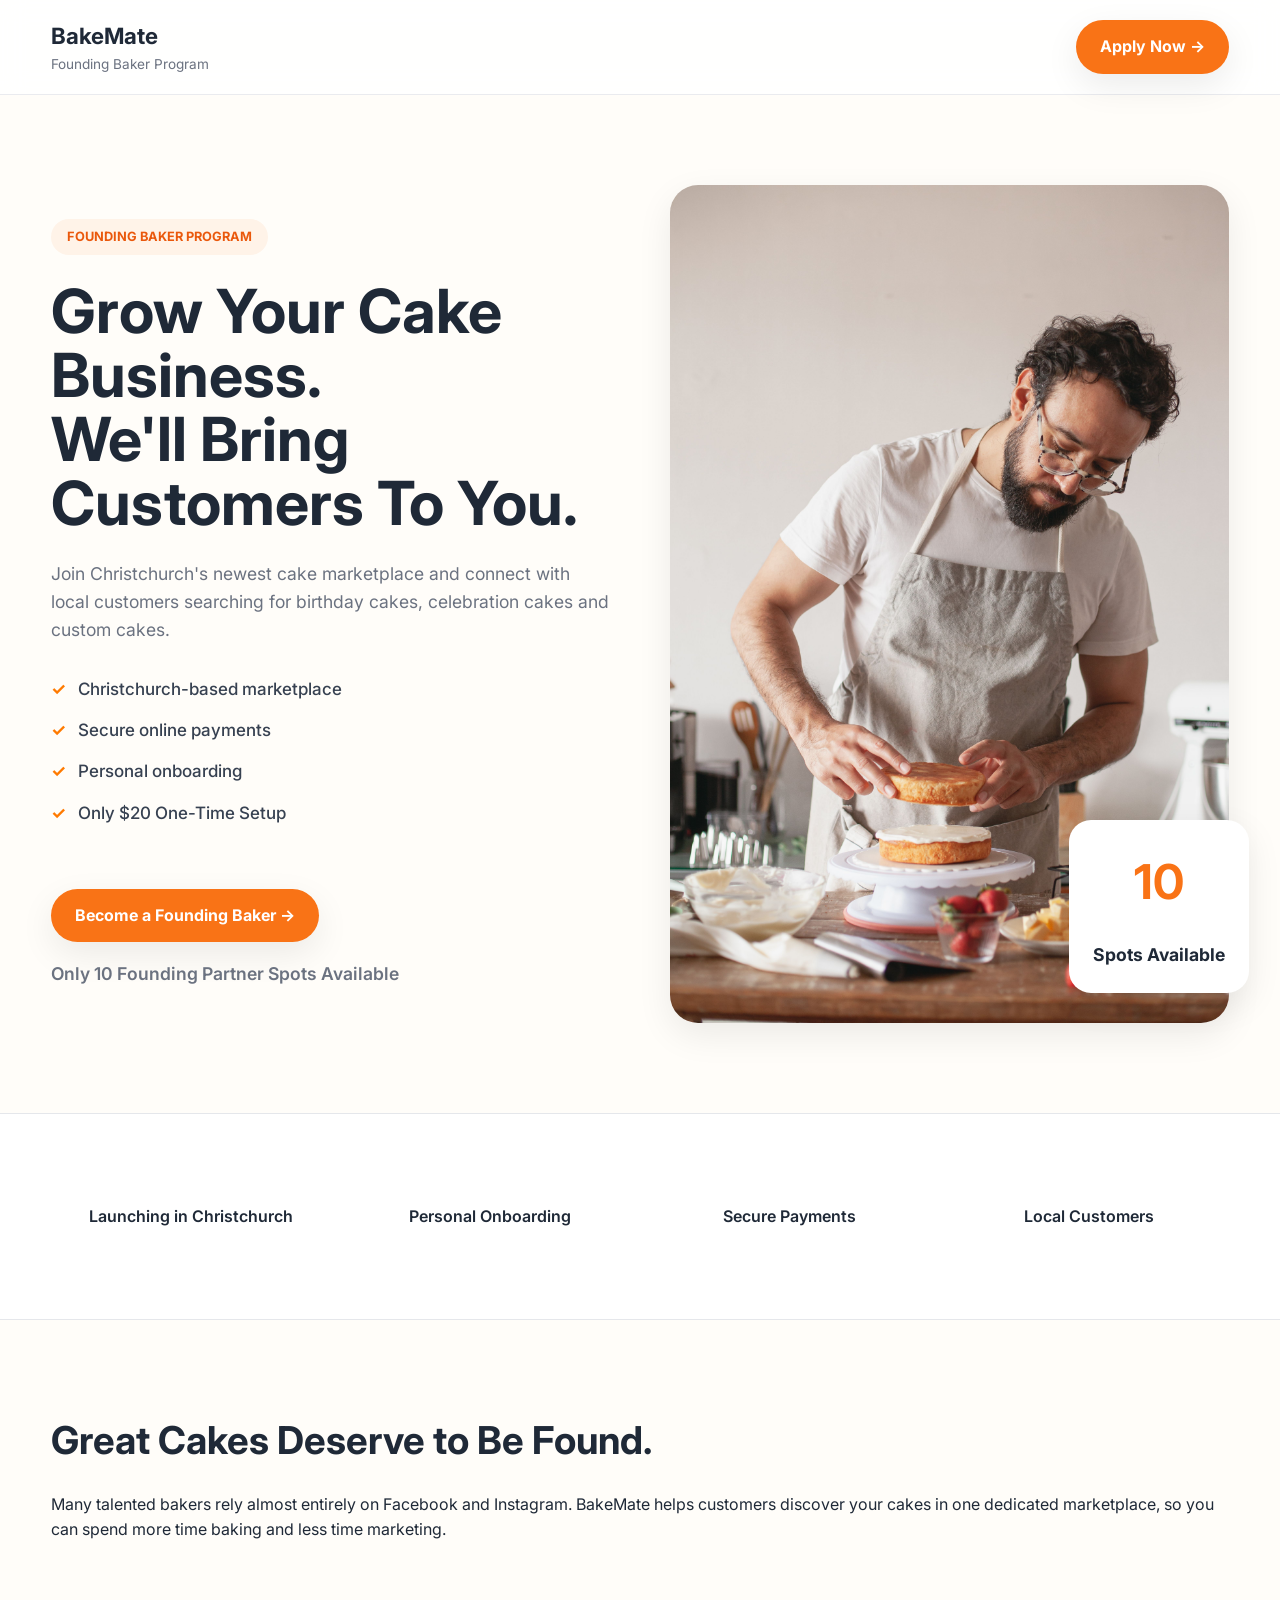
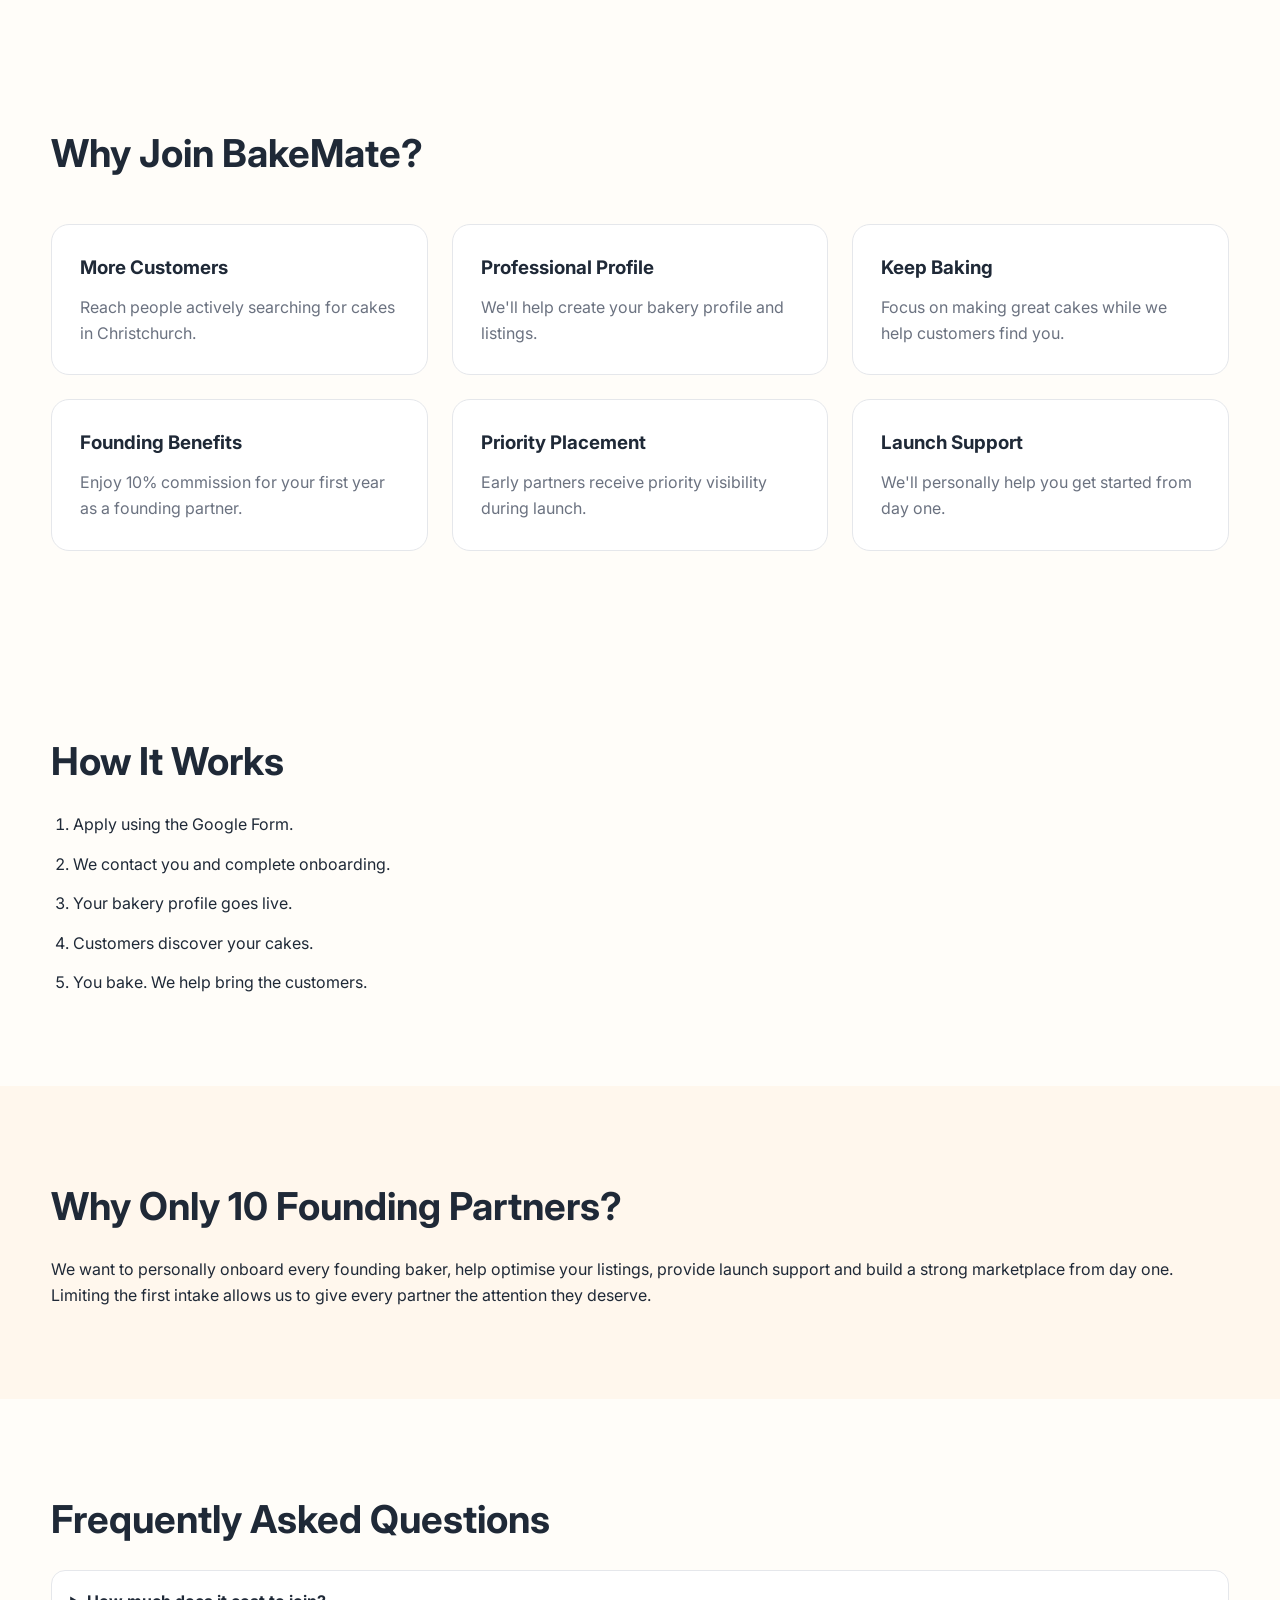
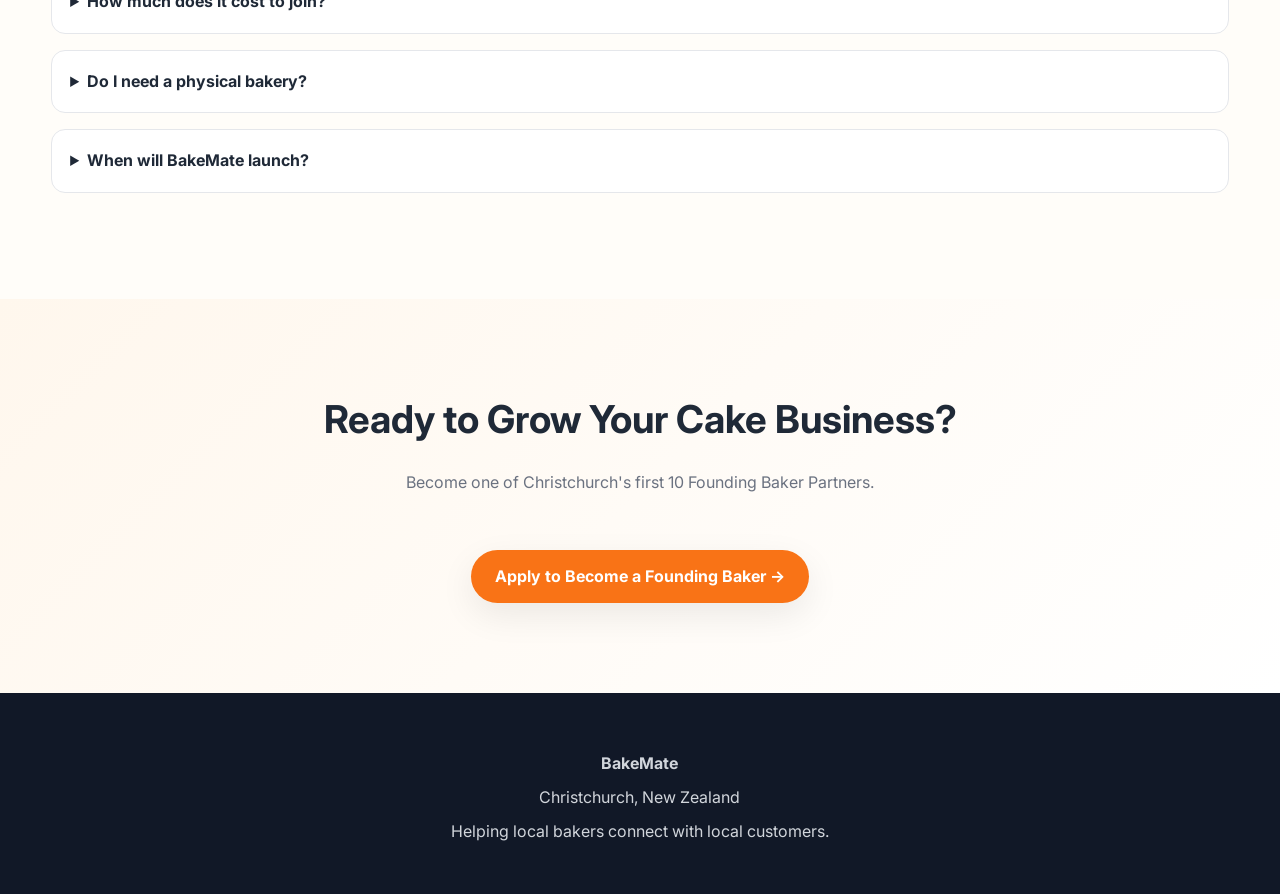
==== index.html @ af811d3c "do logo next" ====
<!DOCTYPE html>
<html lang="en">
<head>
  <meta charset="UTF-8">
  <meta name="viewport" content="width=device-width, initial-scale=1.0">
  <title>Become a Founding Baker Partner | BakeMate</title>
  <meta name="description" content="Join BakeMate as one of Christchurch's first 10 Founding Baker Partners and grow your cake business with BakeMate.">
  <link rel="preconnect" href="https://fonts.googleapis.com">
  <link rel="preconnect" href="https://fonts.gstatic.com" crossorigin>
  <link href="https://fonts.googleapis.com/css2?family=Inter:wght@400;500;600;700;800&display=swap" rel="stylesheet">
  <link rel="stylesheet" href="style.css">
</head>

<body>

<header class="header">
  <div class="container">
    <a href="#" class="logo">
      <strong>BakeMate</strong>
      <span>Founding Baker Program</span>
    </a>

    <a href="https://forms.gle/CLpmcEWiqmy2cNuj7"
       target="_blank"
       rel="noopener noreferrer"
       class="btn">
      Apply Now →
    </a>
  </div>
</header>

<main>

<section class="hero">
  <div class="container hero-content">

    <div class="hero-text">

      <span class="badge">FOUNDING BAKER PROGRAM</span>

      <h1>Grow Your Cake Business.<br>We'll Bring Customers To You.</h1>

      <p>
        Join Christchurch's newest cake marketplace and connect with local
        customers searching for birthday cakes, celebration cakes and custom cakes.
      </p>
      
      <div class="hero-trust">

      <div class="trust-item">
          <span>✓</span>
          <span>Christchurch-based marketplace</span>
      </div>

      <div class="trust-item">
          <span>✓</span>
          <span>Secure online payments</span>
      </div>

      <div class="trust-item">
          <span>✓</span>
          <span>Personal onboarding</span>
      </div>

      <div class="trust-item">
          <span>✓</span>
          <span>Only $20 One-Time Setup</span>
      </div>

  </div> 


      <a href="https://forms.gle/CLpmcEWiqmy2cNuj7"
         target="_blank"
         rel="noopener noreferrer"
         class="btn btn-large">
         Become a Founding Baker →
      </a>
      <p class="hero-spots">
        Only 10 Founding Partner Spots Available
      </p>

    </div>

    <div class="hero-image">
      <img src="assets/images/hero/hero-baker.jpg"
            alt="Professional baker decorating a cake">

      <div class="floating-card">
        <h2>10</h2>
        <p>Spots Available</p>
      </div>
    </div>

  </div>
</section>

<section class="trust">
  <div class="container">
    <div>Launching in Christchurch</div>
    <div>Personal Onboarding</div>
    <div>Secure Payments</div>
    <div>Local Customers</div>
  </div>
</section>

<section class="why">
  <div class="container">

    <h2>Great Cakes Deserve to Be Found.</h2>

    <p>
      Many talented bakers rely almost entirely on Facebook and Instagram.
      BakeMate helps customers discover your cakes in one dedicated marketplace,
      so you can spend more time baking and less time marketing.
    </p>

  </div>
</section>

<section class="benefits">
  <div class="container">

    <h2>Why Join BakeMate?</h2>

    <div class="cards">

      <article class="card">
        <h3>More Customers</h3>
        <p>Reach people actively searching for cakes in Christchurch.</p>
      </article>

      <article class="card">
        <h3>Professional Profile</h3>
        <p>We'll help create your bakery profile and listings.</p>
      </article>

      <article class="card">
        <h3>Keep Baking</h3>
        <p>Focus on making great cakes while we help customers find you.</p>
      </article>

      <article class="card">
        <h3>Founding Benefits</h3>
        <p>Enjoy 10% commission for your first year as a founding partner.</p>
      </article>

      <article class="card">
        <h3>Priority Placement</h3>
        <p>Early partners receive priority visibility during launch.</p>
      </article>

      <article class="card">
        <h3>Launch Support</h3>
        <p>We'll personally help you get started from day one.</p>
      </article>

    </div>

  </div>
</section>

<section class="how">
  <div class="container">

    <h2>How It Works</h2>

    <ol>
      <li>Apply using the Google Form.</li>
      <li>We contact you and complete onboarding.</li>
      <li>Your bakery profile goes live.</li>
      <li>Customers discover your cakes.</li>
      <li>You bake. We help bring the customers.</li>
    </ol>

  </div>
</section>

<section class="founders">
  <div class="container">

    <h2>Why Only 10 Founding Partners?</h2>

    <p>
      We want to personally onboard every founding baker, help optimise your
      listings, provide launch support and build a strong marketplace from day one.
      Limiting the first intake allows us to give every partner the attention they deserve.
    </p>

  </div>
</section>

<section class="faq">
  <div class="container">

    <h2>Frequently Asked Questions</h2>

    <details>
      <summary>How much does it cost to join?</summary>
      <p>Founding partners pay a one-time $20 onboarding fee and receive a 10% commission for their first year.</p>
    </details>

    <details>
      <summary>Do I need a physical bakery?</summary>
      <p>No. Home bakers and bakery shops are welcome, provided they meet local food regulations.</p>
    </details>

    <details>
      <summary>When will BakeMate launch?</summary>
      <p>We're launching in Christchurch with a limited group of founding baker partners.</p>
    </details>

  </div>
</section>

<section class="cta">
  <div class="container">

    <h2>Ready to Grow Your Cake Business?</h2>

    <p>Become one of Christchurch's first 10 Founding Baker Partners.</p>

    <a href="https://forms.gle/CLpmcEWiqmy2cNuj7"
       target="_blank"
       rel="noopener noreferrer"
       class="btn btn-large">
      Apply to Become a Founding Baker →
    </a>

  </div>
</section>

</main>

<footer class="footer">
  <div class="container">
    <p><strong>BakeMate</strong></p>
    <p>Christchurch, New Zealand</p>
    <p>Helping local bakers connect with local customers.</p>
  </div>
</footer>

<script src="script.js"></script>

</body>
</html>
---- style.css ----
:root{
  --primary:#f97316;
  --primary-dark:#ea580c;
  --text:#1f2937;
  --muted:#6b7280;
  --bg:#fffdf9;
  --surface:#ffffff;
  --border:#e5e7eb;
  --shadow:0 12px 35px rgba(0,0,0,.08);
  --radius:18px;
  --max:1200px;
}

*{margin:0;padding:0;box-sizing:border-box}

html{
  scroll-behavior:smooth;
}

body{
  font-family:"Inter",sans-serif;
  color:var(--text);
  background:var(--bg);
  line-height:1.6;
}

img{
  display:block;
  width:100%;
}

a{
  text-decoration:none;
  color:inherit;
}

.container{
  width:min(92%,var(--max));
  margin:auto;
}

/* HEADER */

.header{
  position:sticky;
  top:0;
  z-index:1000;
  backdrop-filter:blur(12px);
  background:rgba(255,255,255,.85);
  border-bottom:1px solid rgba(229,231,235,.8);
}

.header .container{
  display:flex;
  justify-content:space-between;
  align-items:center;
  padding:18px 0;
}

.logo{
  display:flex;
  flex-direction:column;
}

.logo strong{
  font-size:1.4rem;
}

.logo span{
  color:var(--muted);
  font-size:.85rem;
}

.btn{
  background:var(--primary);
  color:#fff;
  padding:14px 24px;
  border-radius:999px;
  font-weight:700;
  transition:.25s;
  box-shadow:var(--shadow);
}

.btn:hover{
  background:var(--primary-dark);
  transform:translateY(-2px);
}

.btn-large{
  display:inline-block;
  margin-top:30px;
}

/* HERO */

.hero{
  padding:90px 0;
}

.hero-content{
  display:grid;
  grid-template-columns:1fr 1fr;
  gap:60px;
  align-items:center;
}

.badge{
  display:inline-block;
  background:#fff3e8;
  color:var(--primary-dark);
  padding:8px 16px;
  border-radius:999px;
  font-size:.8rem;
  font-weight:700;
  margin-bottom:25px;
}

.hero h1{
  font-size:3.8rem;
  line-height:1.05;
  margin-bottom:24px;
}

.hero p{
  color:var(--muted);
  font-size:1.1rem;
  max-width:560px;
}

.hero-points{
  display:flex;
  flex-wrap:wrap;
  gap:14px;
  margin-top:28px;
}

.hero-points span{
  background:white;
  border:1px solid var(--border);
  padding:10px 16px;
  border-radius:999px;
}

.hero-image{
  position:relative;
}

.hero-image img{
  border-radius:28px;
  box-shadow:var(--shadow);
}

.floating-card{
  position:absolute;
  right:-20px;
  bottom:30px;
  background:white;
  border-radius:22px;
  padding:24px;
  text-align:center;
  box-shadow:var(--shadow);
}

.floating-card h2{
  color:var(--primary);
  font-size:3rem;
}

.floating-card p{
  color:var(--text);
  font-weight:700;
}

/* SECTIONS */

section{
  padding:90px 0;
}

h2{
  font-size:2.4rem;
  margin-bottom:20px;
}

.trust{
  background:white;
  border-top:1px solid var(--border);
  border-bottom:1px solid var(--border);
}

.trust .container{
  display:grid;
  grid-template-columns:repeat(4,1fr);
  gap:20px;
  text-align:center;
  font-weight:600;
}

.cards{
  display:grid;
  grid-template-columns:repeat(3,1fr);
  gap:24px;
  margin-top:40px;
}

.card{
  background:white;
  border:1px solid var(--border);
  border-radius:var(--radius);
  padding:28px;
  transition:.25s;
}

.card:hover{
  transform:translateY(-6px);
  box-shadow:var(--shadow);
  border-color:var(--primary);
}

.card h3{
  margin-bottom:12px;
}

.card p{
  color:var(--muted);
}

.how ol{
  margin-left:22px;
  display:grid;
  gap:14px;
}

.founders{
  background:#fff7ed;
}

.faq details{
  background:white;
  border:1px solid var(--border);
  border-radius:14px;
  padding:18px;
  margin-bottom:16px;
}

.faq summary{
  cursor:pointer;
  font-weight:700;
}

.faq p{
  margin-top:12px;
  color:var(--muted);
}

.cta{
  text-align:center;
  background:linear-gradient(135deg,#fff7ed,#ffffff);
}

.cta p{
  color:var(--muted);
  margin-bottom:24px;
}

.footer{
  background:#111827;
  color:white;
  text-align:center;
  padding:50px 20px;
}

.footer p{
  color:#d1d5db;
  margin-top:8px;
}

/* MOBILE */

@media (max-width:900px){

.hero-content,
.cards,
.trust .container{
  grid-template-columns:1fr;
}

.hero{
  padding:60px 0;
}

.hero h1{
  font-size:2.7rem;
}

.hero-image{
  order:-1;
}

.floating-card{
  right:15px;
  bottom:15px;
}

.header .container{
  flex-direction:column;
  gap:16px;
}

}
/* Header after scrolling */
.header.scrolled{
    box-shadow:0 8px 30px rgba(0,0,0,.08);
}

/* Scroll reveal */
.reveal{
    opacity:0;
    transform:translateY(40px);
    transition:opacity .7s ease, transform .7s ease;
}

.reveal.visible{
    opacity:1;
    transform:translateY(0);
}
.hero-trust {
    display: flex;
    flex-direction: column;
    gap: 14px;
    margin: 32px 0;
}

.trust-item {
    display: flex;
    align-items: center;
    gap: 12px;
    font-size: 17px;
    color: #374151;
    font-weight: 500;
}

.trust-item span:first-child {
    color: #ff7a00;
    font-weight: 700;
}

.hero-spots {
    margin-top: 18px;
    color: #ff7a00;
    font-size: 15px;
    font-weight: 600;
}
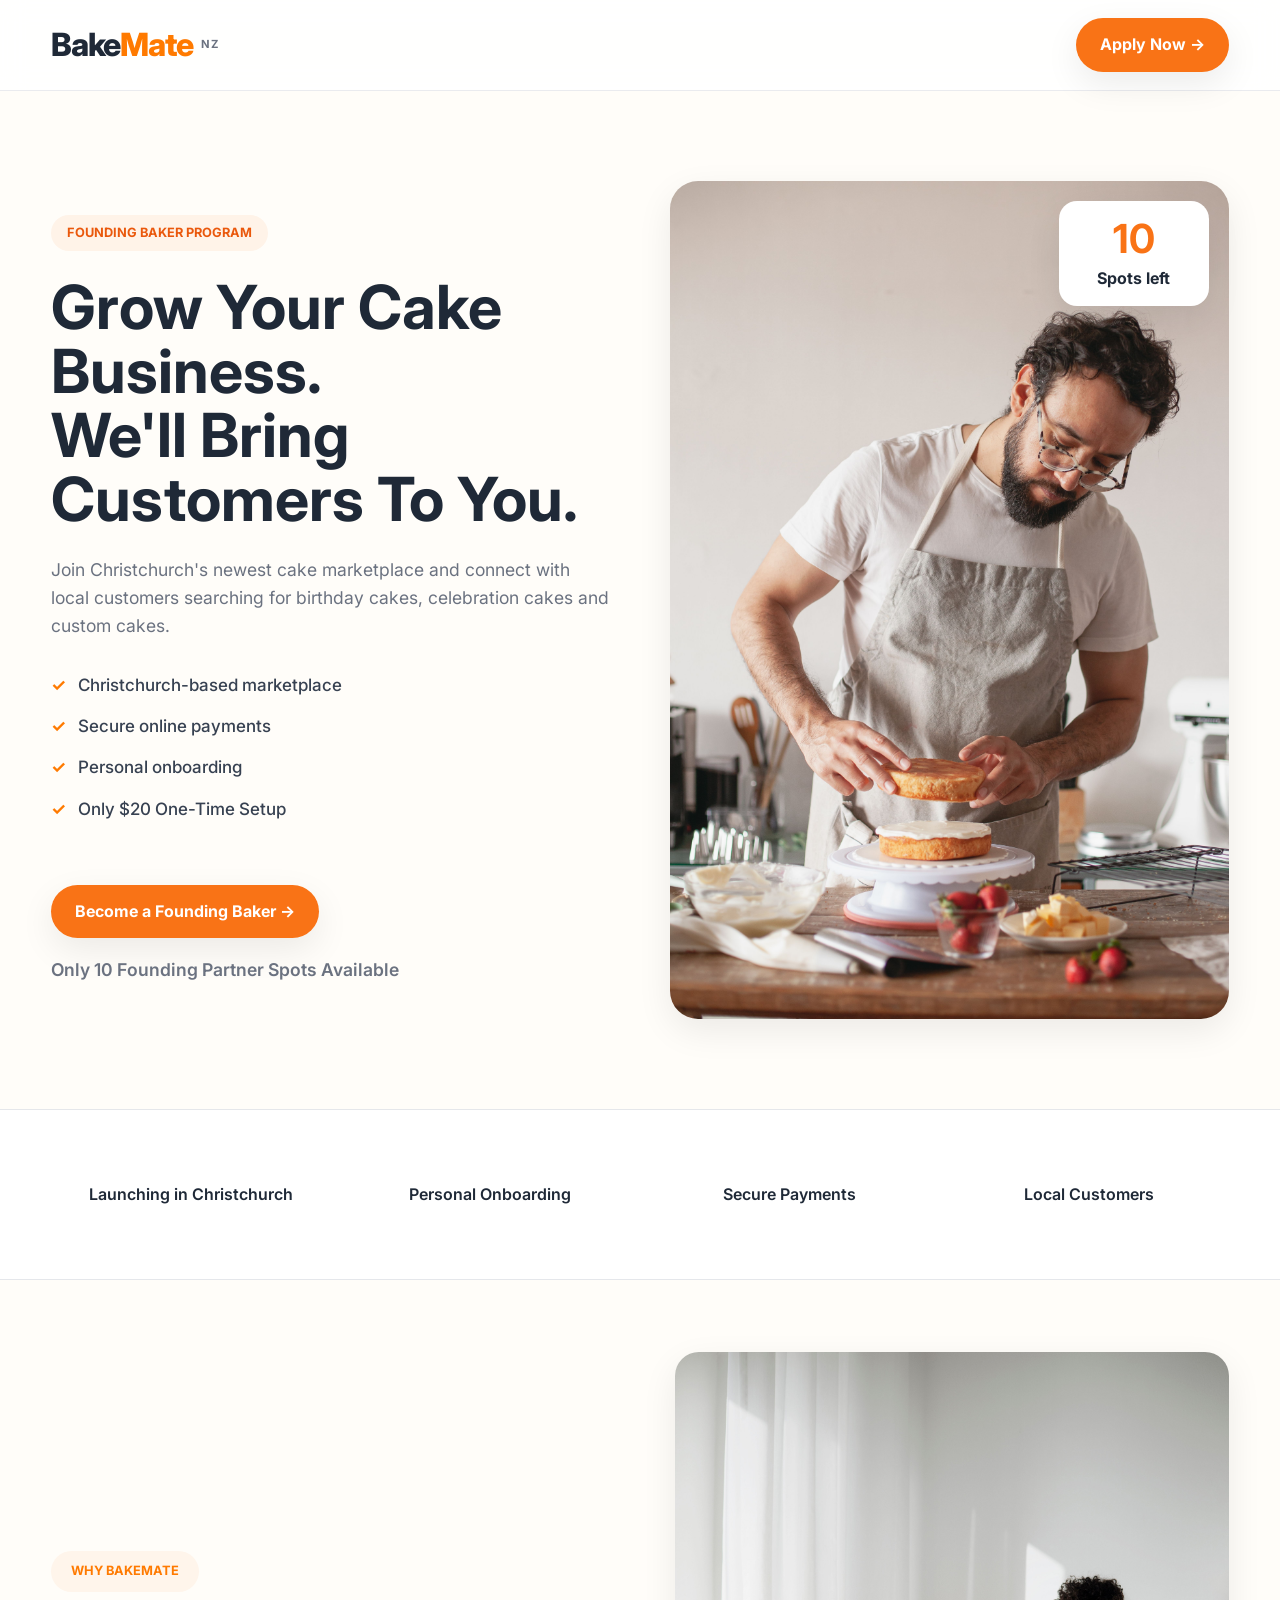
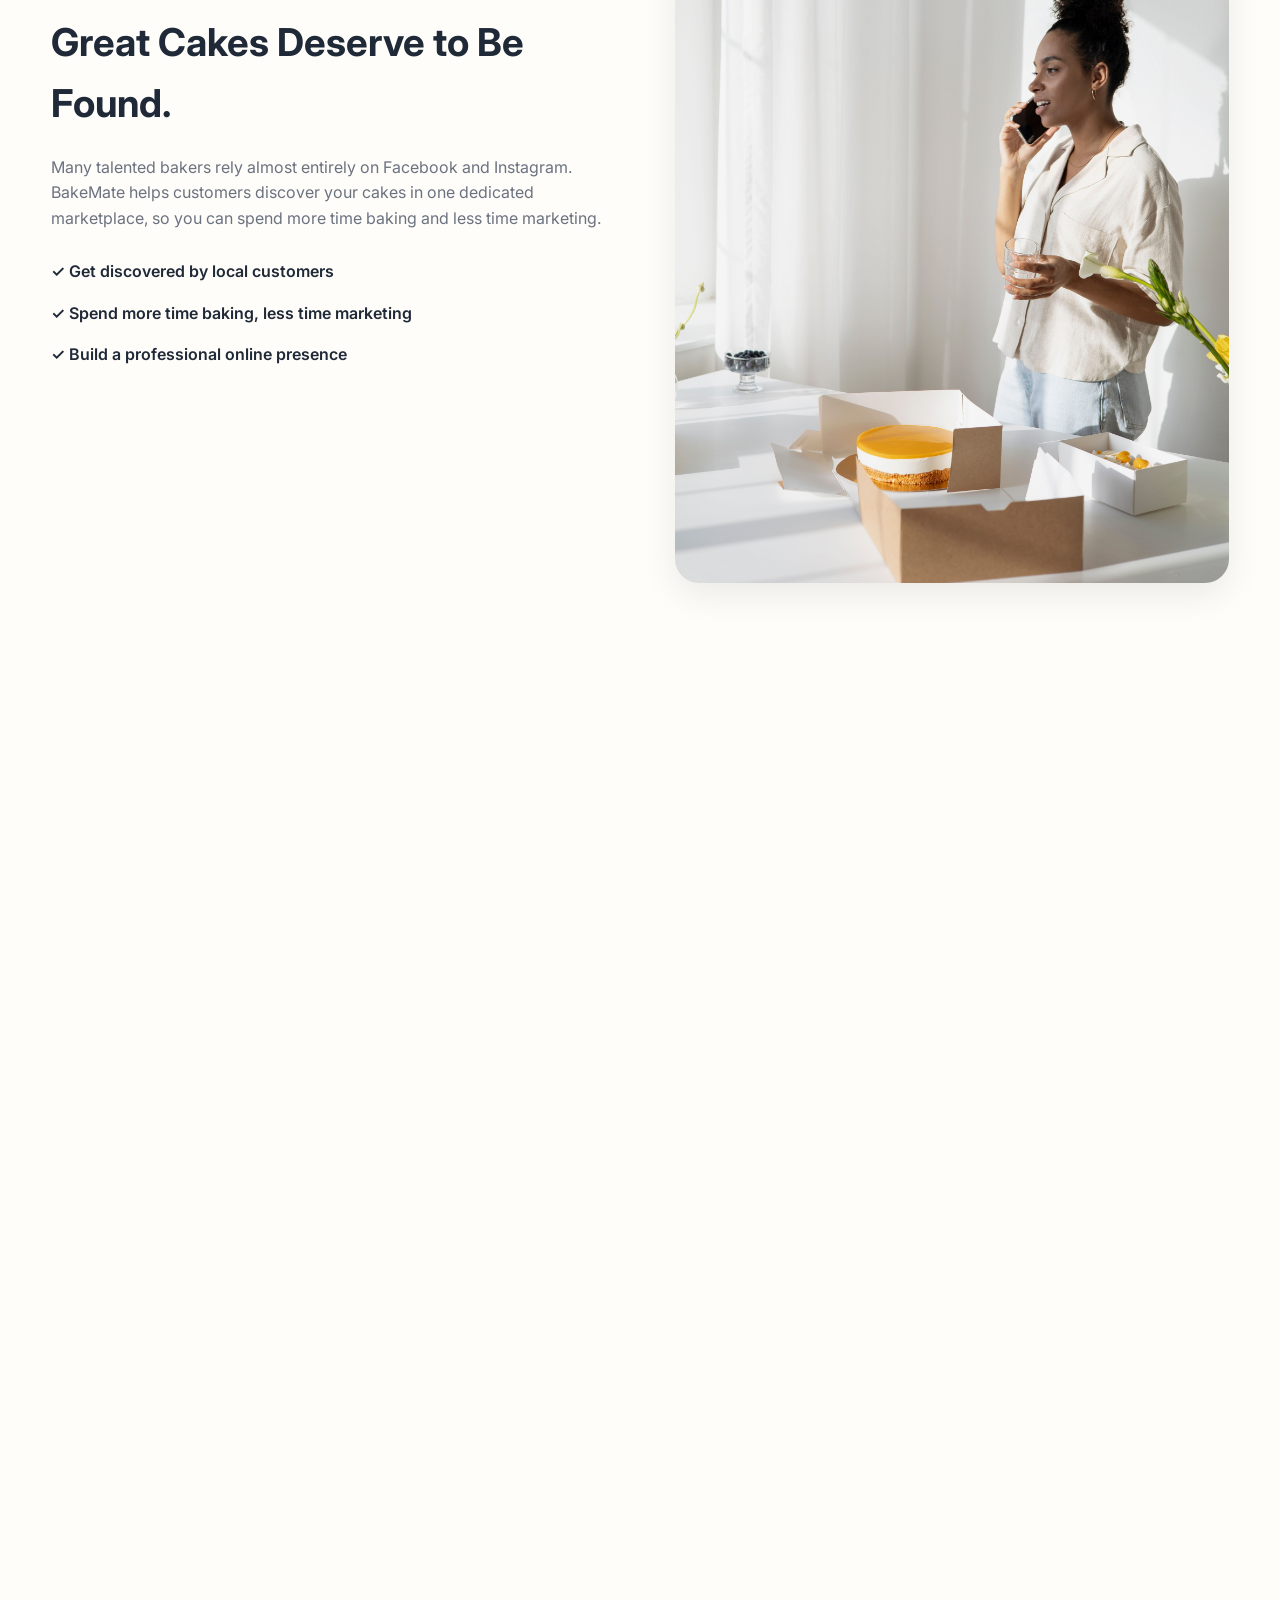
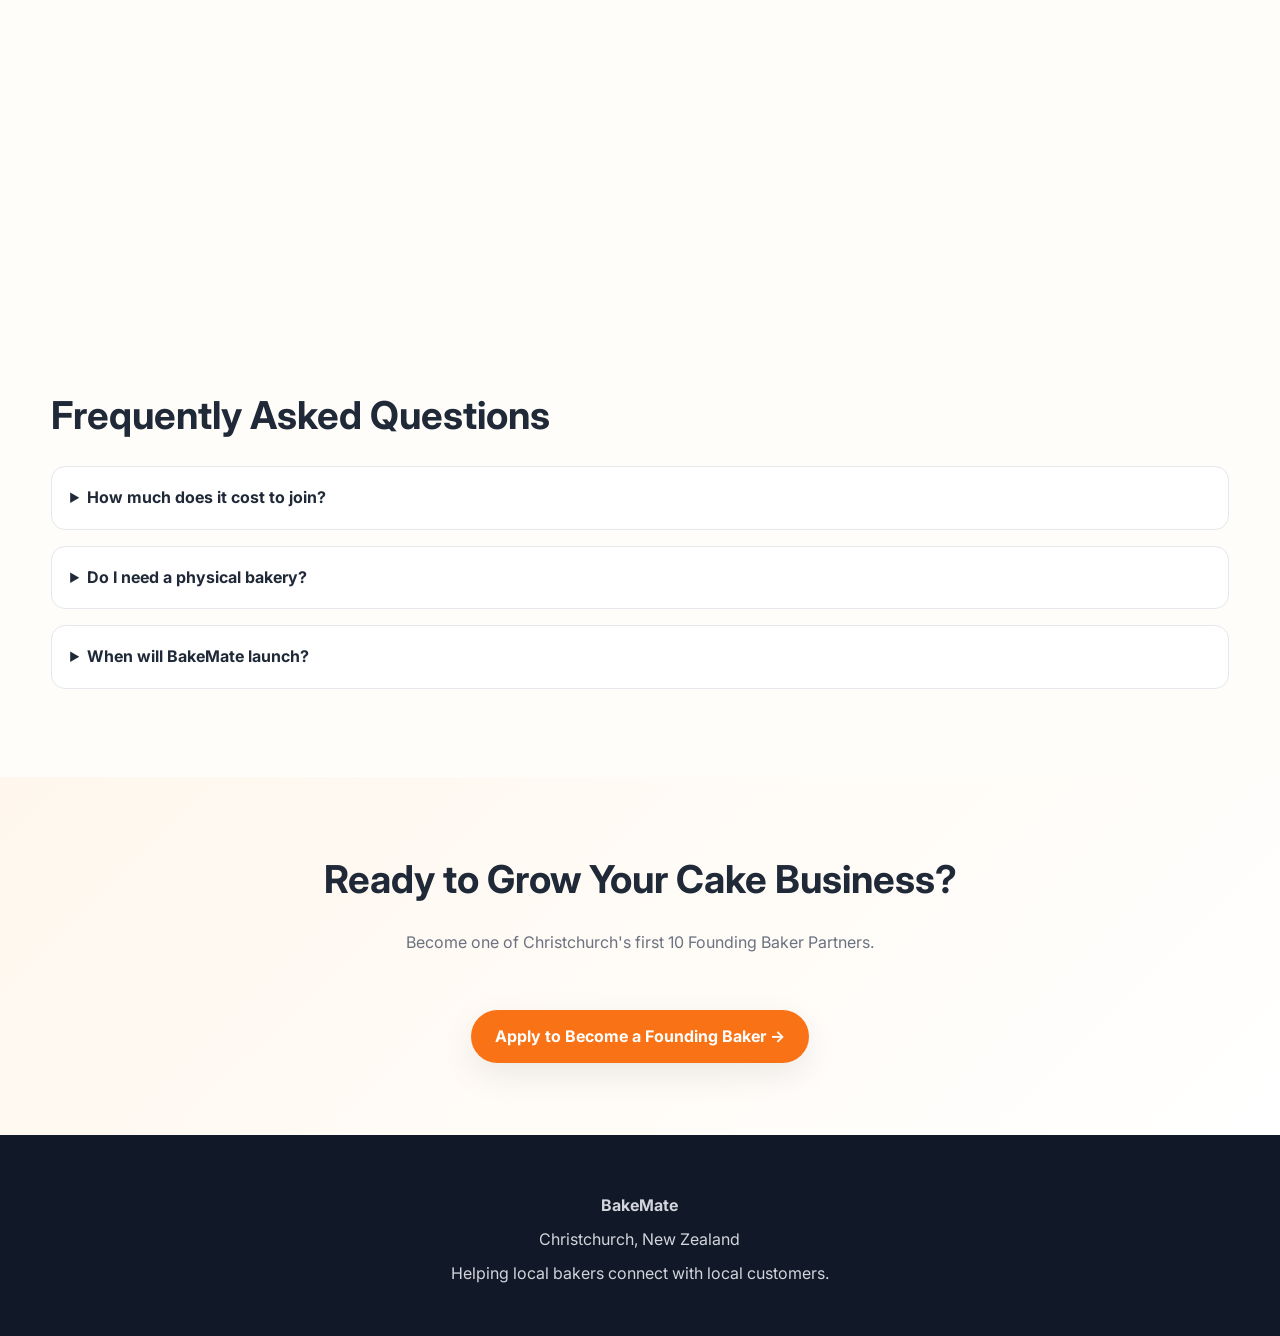
==== commit bc79973e: "done logo, fixed all bugs almost" ====
--- a/index.html
+++ b/index.html
@@ -15,9 +15,9 @@
 
 <header class="header">
   <div class="container">
-    <a href="#" class="logo">
-      <strong>BakeMate</strong>
-      <span>Founding Baker Program</span>
+    <a href="/" class="logo">
+        <span class="logo-bake">Bake</span><span class="logo-mate">Mate</span>
+        <span class="logo-beta">NZ</span>
     </a>
 
     <a href="https://forms.gle/CLpmcEWiqmy2cNuj7"
@@ -88,7 +88,7 @@
 
       <div class="floating-card">
         <h2>10</h2>
-        <p>Spots Available</p>
+        <p>Spots left</p>
       </div>
     </div>
 
@@ -105,17 +105,40 @@
 </section>
 
 <section class="why">
-  <div class="container">
-
-    <h2>Great Cakes Deserve to Be Found.</h2>
-
-    <p>
-      Many talented bakers rely almost entirely on Facebook and Instagram.
-      BakeMate helps customers discover your cakes in one dedicated marketplace,
-      so you can spend more time baking and less time marketing.
-    </p>
-
-  </div>
+
+    <div class="container why-grid">
+
+        <div class="why-text">
+
+            <span class="section-badge">
+                WHY BAKEMATE
+            </span>
+
+            <h2>Great Cakes Deserve to Be Found.</h2>
+
+            <p>
+                Many talented bakers rely almost entirely on Facebook and Instagram.
+                BakeMate helps customers discover your cakes in one dedicated marketplace,
+                so you can spend more time baking and less time marketing.
+            </p>
+
+            <ul class="why-list">
+                <li>✓ Get discovered by local customers</li>
+                <li>✓ Spend more time baking, less time marketing</li>
+                <li>✓ Build a professional online presence</li>
+            </ul>
+
+        </div>
+
+        <div class="why-image">
+
+            <img src="assets/images/why/why-baker.jpg"
+                 alt="Home baker packaging a cake">
+
+        </div>
+
+    </div>
+
 </section>
 
 <section class="benefits">
@@ -197,7 +220,9 @@
 
     <details>
       <summary>How much does it cost to join?</summary>
-      <p>Founding partners pay a one-time $20 onboarding fee and receive a 10% commission for their first year.</p>
+      <p>
+        Founding Partners pay a discounted one-time setup fee of just $20 (normally $100), enjoy a reduced 10% commission rate for their first year, receive priority placement, and get personal onboarding.
+      </p>
     </details>
 
     <details>
--- a/style.css
+++ b/style.css
@@ -59,17 +59,34 @@
 }
 
 .logo{
-  display:flex;
-  flex-direction:column;
-}
-
-.logo strong{
-  font-size:1.4rem;
-}
-
-.logo span{
-  color:var(--muted);
-  font-size:.85rem;
+    text-decoration: none;
+    display: flex;
+    align-items: center;
+    font-family: 'Inter', sans-serif;
+    font-size: 2rem;
+    font-weight: 800;
+    letter-spacing: -0.04em;
+    transition: opacity 0.2s ease;
+}
+
+.logo:hover{
+    opacity: 0.85;
+}
+
+.logo-bake{
+    color: #1F2937;
+}
+
+.logo-mate{
+    color: #FF7A00;
+}
+
+.logo-beta{
+    margin-left: 8px;
+    font-size: 0.7rem;
+    font-weight: 700;
+    color: #6B7280;
+    letter-spacing: 0.08em;
 }
 
 .btn{
@@ -153,29 +170,91 @@
 
 .floating-card{
   position:absolute;
-  right:-20px;
-  bottom:30px;
+  top:20px;
+  right:20px;
+
+  width:150px;
+  padding:18px;
+
   background:white;
-  border-radius:22px;
-  padding:24px;
+  border-radius:18px;
   text-align:center;
   box-shadow:var(--shadow);
 }
 
 .floating-card h2{
   color:var(--primary);
-  font-size:3rem;
+  font-size:2.5rem;
+  line-height:1;
+  margin-bottom:10px;
 }
 
 .floating-card p{
   color:var(--text);
   font-weight:700;
+  font-size:1rem;
+  line-height:1.2;
+  margin:0;
 }
 
 /* SECTIONS */
 
 section{
-  padding:90px 0;
+  padding:72px 0;
+}
+.section-title{
+    margin-bottom:18px;
+}
+
+.section-subtitle{
+    margin-bottom:48px;
+}
+/* WHY SECTION */
+
+.why-grid{
+    display:grid;
+    grid-template-columns:1fr 1fr;
+    gap:70px;
+    align-items:center;
+}
+
+.section-badge{
+    display:inline-block;
+    background:#FFF5EB;
+    color:#FF7A00;
+    padding:10px 20px;
+    border-radius:999px;
+    font-size:.8rem;
+    font-weight:700;
+    margin-bottom:20px;
+}
+
+.why-text h2{
+    margin-bottom:20px;
+}
+
+.why-text p{
+    color:var(--muted);
+    margin-bottom:28px;
+}
+
+.why-list{
+    list-style:none;
+    padding:0;
+}
+
+.why-list li{
+    display:flex;
+    align-items:center;
+    gap:10px;
+    margin-bottom:16px;
+    font-weight:600;
+    color:var(--text);
+}
+
+.why-image img{
+    border-radius:24px;
+    box-shadow:var(--shadow);
 }
 
 h2{
@@ -351,4 +430,4 @@
     color: #ff7a00;
     font-size: 15px;
     font-weight: 600;
-}+}
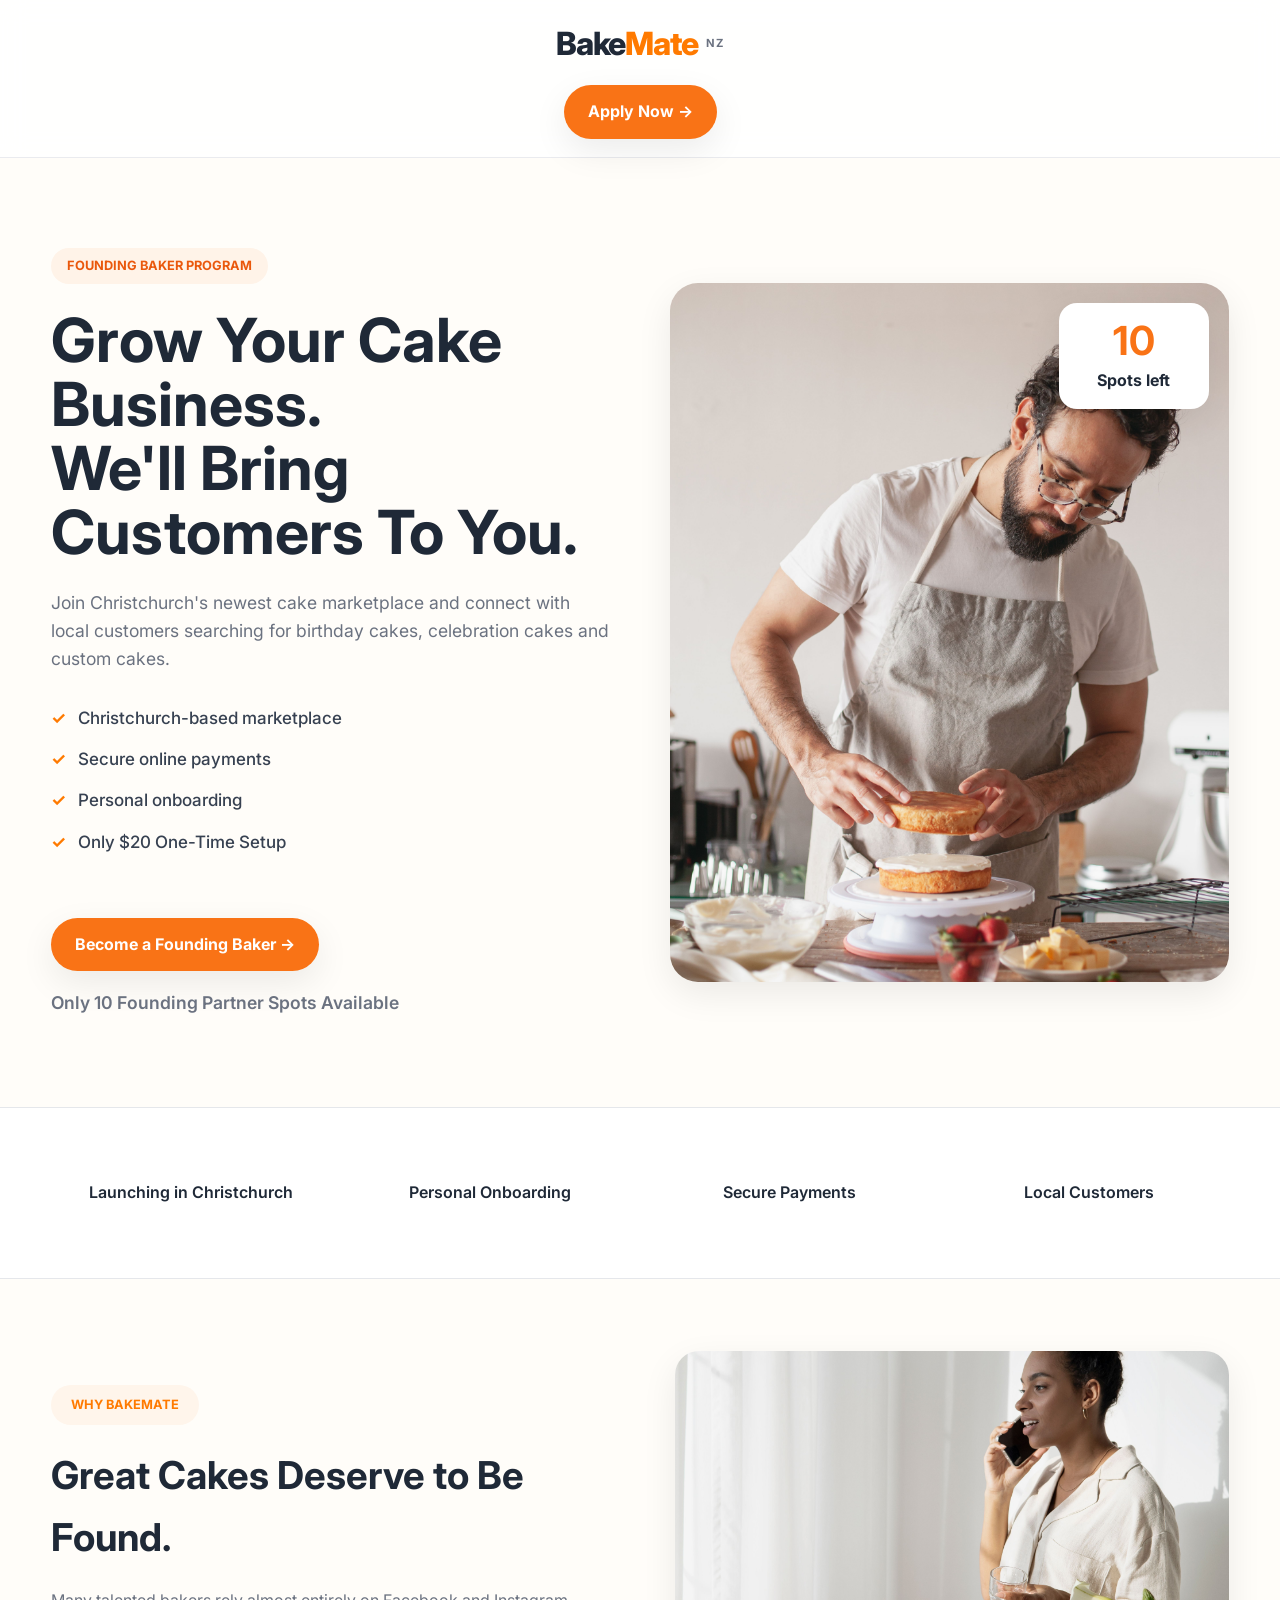
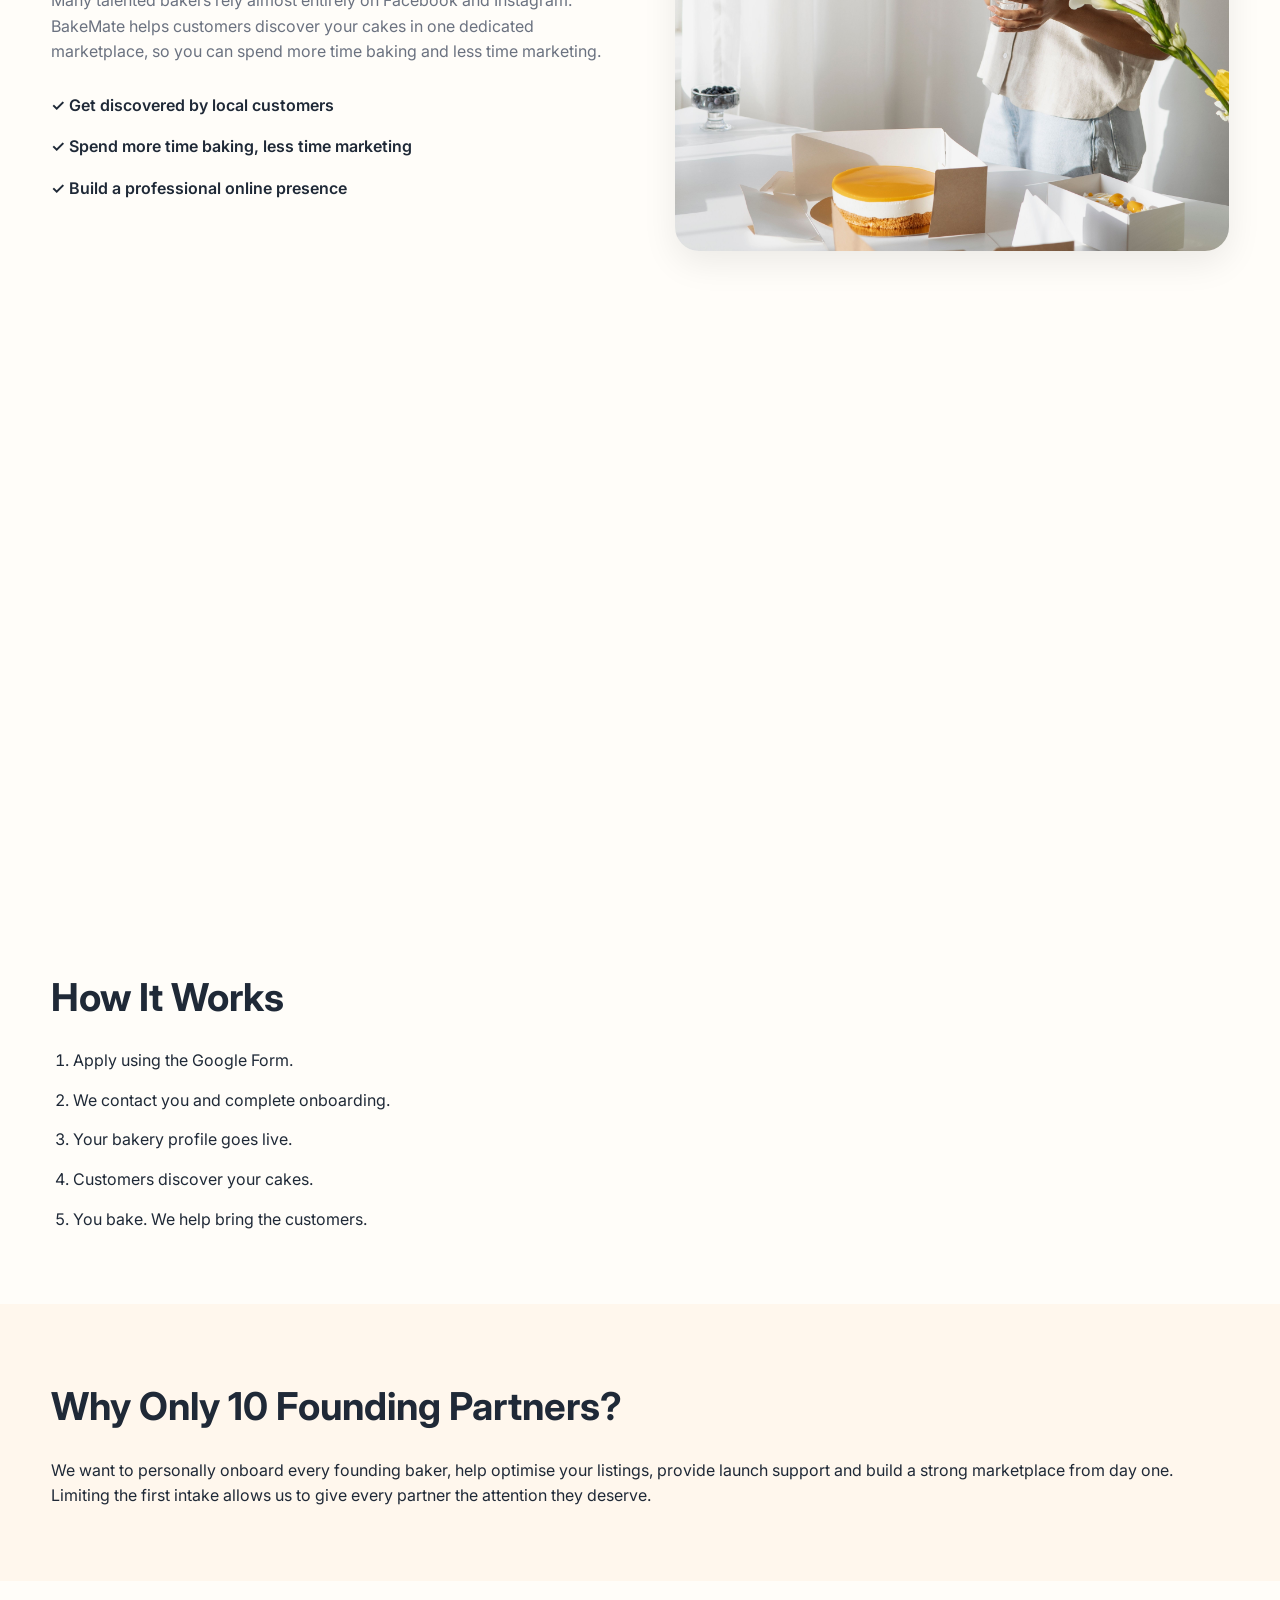
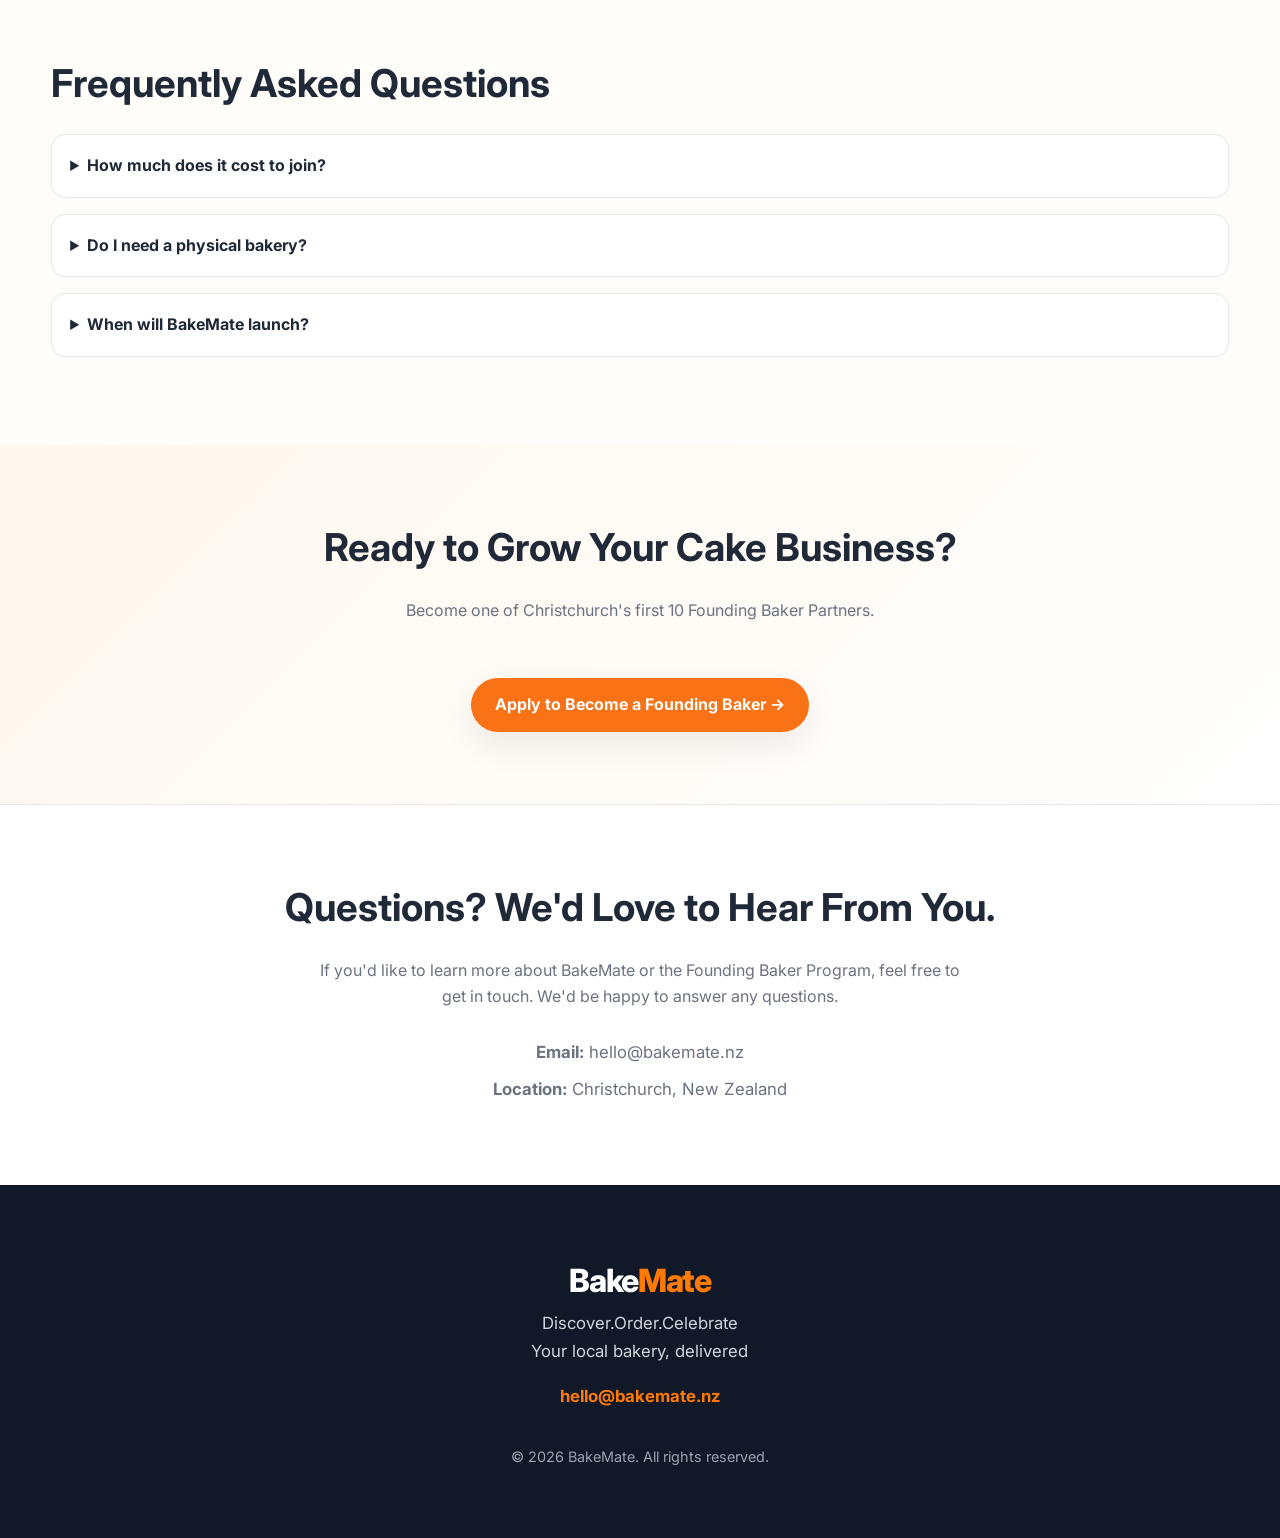
==== commit 867b1b5a: "fixed footer and added slogan and tagline" ====
--- a/index.html
+++ b/index.html
@@ -232,7 +232,9 @@
 
     <details>
       <summary>When will BakeMate launch?</summary>
-      <p>We're launching in Christchurch with a limited group of founding baker partners.</p>
+      <p>
+        We're working behind the scenes to build Christchurch's best cake marketplace. Our customer launch will follow once we've completed onboarding our Founding Baker Partners and finished final platform testing.
+      </p>
     </details>
 
   </div>
@@ -256,13 +258,52 @@
 </section>
 
 </main>
-
+<section class="contact">
+  <div class="container">
+
+    <h2>Questions? We'd Love to Hear From You.</h2>
+
+    <p>
+      If you'd like to learn more about BakeMate or the Founding Baker Program,
+      feel free to get in touch. We'd be happy to answer any questions.
+    </p>
+
+    <div class="contact-details">
+
+      <p><strong>Email:</strong> hello@bakemate.nz</p>
+
+      <p><strong>Location:</strong> Christchurch, New Zealand</p>
+
+    </div>
+
+  </div>
+</section>
 <footer class="footer">
-  <div class="container">
-    <p><strong>BakeMate</strong></p>
-    <p>Christchurch, New Zealand</p>
-    <p>Helping local bakers connect with local customers.</p>
-  </div>
+
+    <div class="container">
+
+        <h3 class="footer-logo">
+            <span class="logo-bake">Bake</span><span class="logo-mate">Mate</span>
+        </h3>
+
+        <p class="footer-tagline">
+            Discover.Order.Celebrate
+        </p>
+        <p class="footer-tagline">
+            Your local bakery, delivered
+        </p>
+        <p class="footer-email">
+            <a href="mailto:partner@bakemate.nz">
+                hello@bakemate.nz
+            </a>
+        </p>
+
+        <p class="footer-copy">
+            © 2026 BakeMate. All rights reserved.
+        </p>
+
+    </div>
+
 </footer>
 
 <script src="script.js"></script>
--- a/style.css
+++ b/style.css
@@ -164,6 +164,9 @@
 }
 
 .hero-image img{
+  width:100%;
+  aspect-ratio:4/5;
+  object-fit:cover;
   border-radius:28px;
   box-shadow:var(--shadow);
 }
@@ -253,6 +256,9 @@
 }
 
 .why-image img{
+    width:100%;
+    height:500px;
+    object-fit:cover;
     border-radius:24px;
     box-shadow:var(--shadow);
 }
@@ -344,42 +350,124 @@
 }
 
 .footer{
-  background:#111827;
-  color:white;
-  text-align:center;
-  padding:50px 20px;
-}
-
-.footer p{
-  color:#d1d5db;
-  margin-top:8px;
+    background:#111827;
+    color:white;
+    text-align:center;
+    padding:70px 20px;
+}
+
+.footer-logo{
+    font-size:2rem;
+    font-weight:800;
+    letter-spacing:-0.04em;
+    margin-bottom:6px;
+}
+
+.footer-tagline{
+    color:#D1D5DB;
+    font-size:1.05rem;
+    max-width:550px;
+    margin:0 auto 4px;
+    line-height:1.4;
+}
+.footer-email{
+    margin-top:20px;
+}
+
+.footer-email a{
+    color:#FF7A00;
+    font-weight:700;
+    font-size:1.05rem;
+    transition:.2s;
+}
+
+.footer-email a:hover{
+    color:#FDBA74;
+}
+
+.footer-copy{
+    margin-top:35px;
+    color:#9CA3AF;
+    font-size:.9rem;
+}
+.footer .logo-bake{
+    color:white;
+}
+
+.footer .logo-mate{
+    color:#FF7A00;
 }
 
 /* MOBILE */
 
 @media (max-width:900px){
 
-.hero-content,
-.cards,
-.trust .container{
-  grid-template-columns:1fr;
-}
-
-.hero{
-  padding:60px 0;
-}
-
-.hero h1{
-  font-size:2.7rem;
-}
-
-.hero-image{
-  order:-1;
-}
-
-.floating-card{
-  right:15px;
-  bottom:15px;
+  .hero-content,
+  .why-grid,
+  .cards,
+  .trust .container{
+    display:grid;
+    grid-template-columns:1fr;
+  }
+
+  .hero{
+    padding:60px 0;
+  }
+
+  .hero h1{
+    font-size:2.7rem;
+  }
+
+  /* Hero image first */
+  .hero-image{
+    order:-1;
+  }
+
+  .hero-image img{
+    height:380px;
+    object-fit:cover;
+  }
+
+  /* Why section */
+  .why-grid{
+    gap:40px;
+  }
+
+  .why-text{
+    order:1;
+  }
+
+  .why-image{
+    order:2;
+  }
+
+  .why-image img{
+    height:320px;
+    object-fit:cover;
+  }
+
+  /* Floating card */
+  .floating-card{
+    top:15px;
+    right:15px;
+    width:110px;
+    padding:12px;
+  }
+
+  .floating-card h2{
+    font-size:2rem;
+  }
+
+  .floating-card p{
+    font-size:.85rem;
+  }
+
+  /* Header */
+  .header .container{
+    flex-direction:column;
+    gap:16px;
+  }
+
 }
 
 .header .container{
@@ -431,3 +519,23 @@
     font-size: 15px;
     font-weight: 600;
 }
+.contact{
+    background:#fff;
+    text-align:center;
+    border-top:1px solid var(--border);
+}
+
+.contact p{
+    color:var(--muted);
+    max-width:650px;
+    margin:0 auto 20px;
+}
+
+.contact-details{
+    margin-top:30px;
+}
+
+.contact-details p{
+    margin-bottom:10px;
+    font-size:1.05rem;
+}
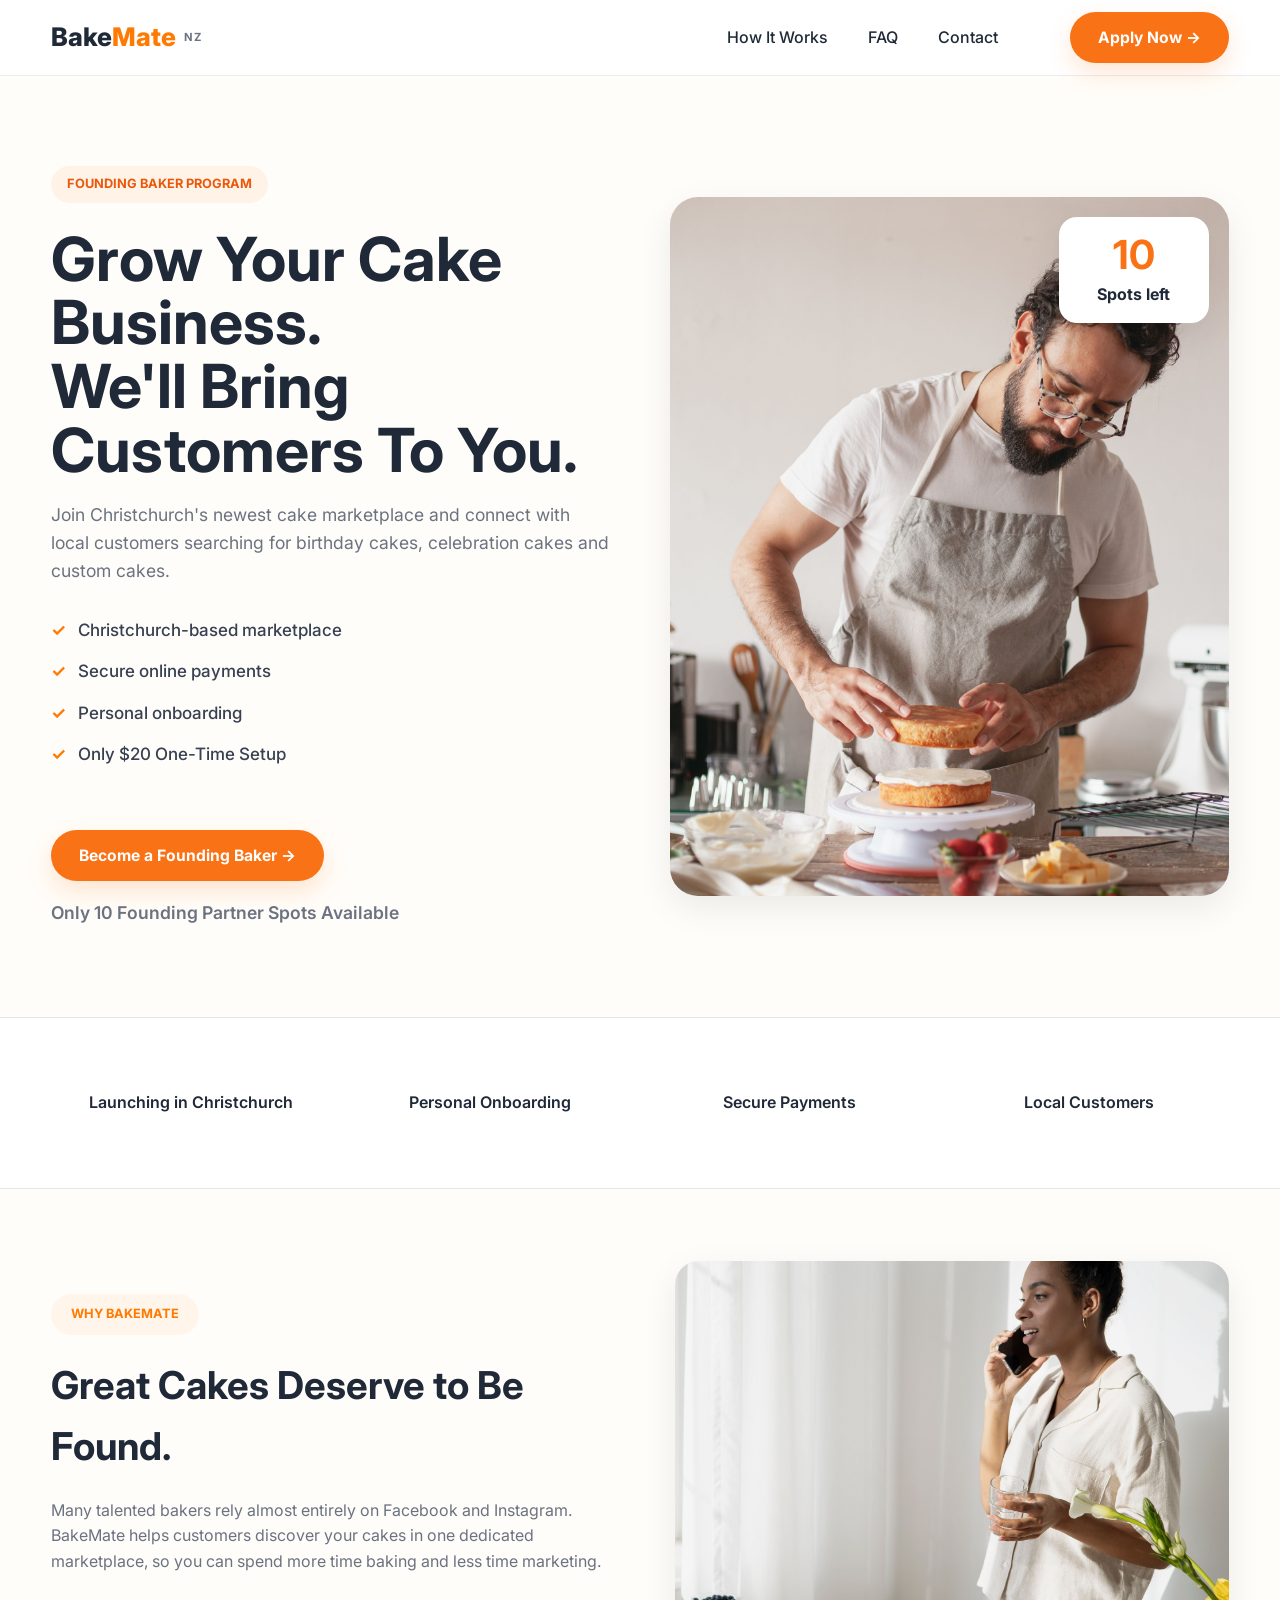
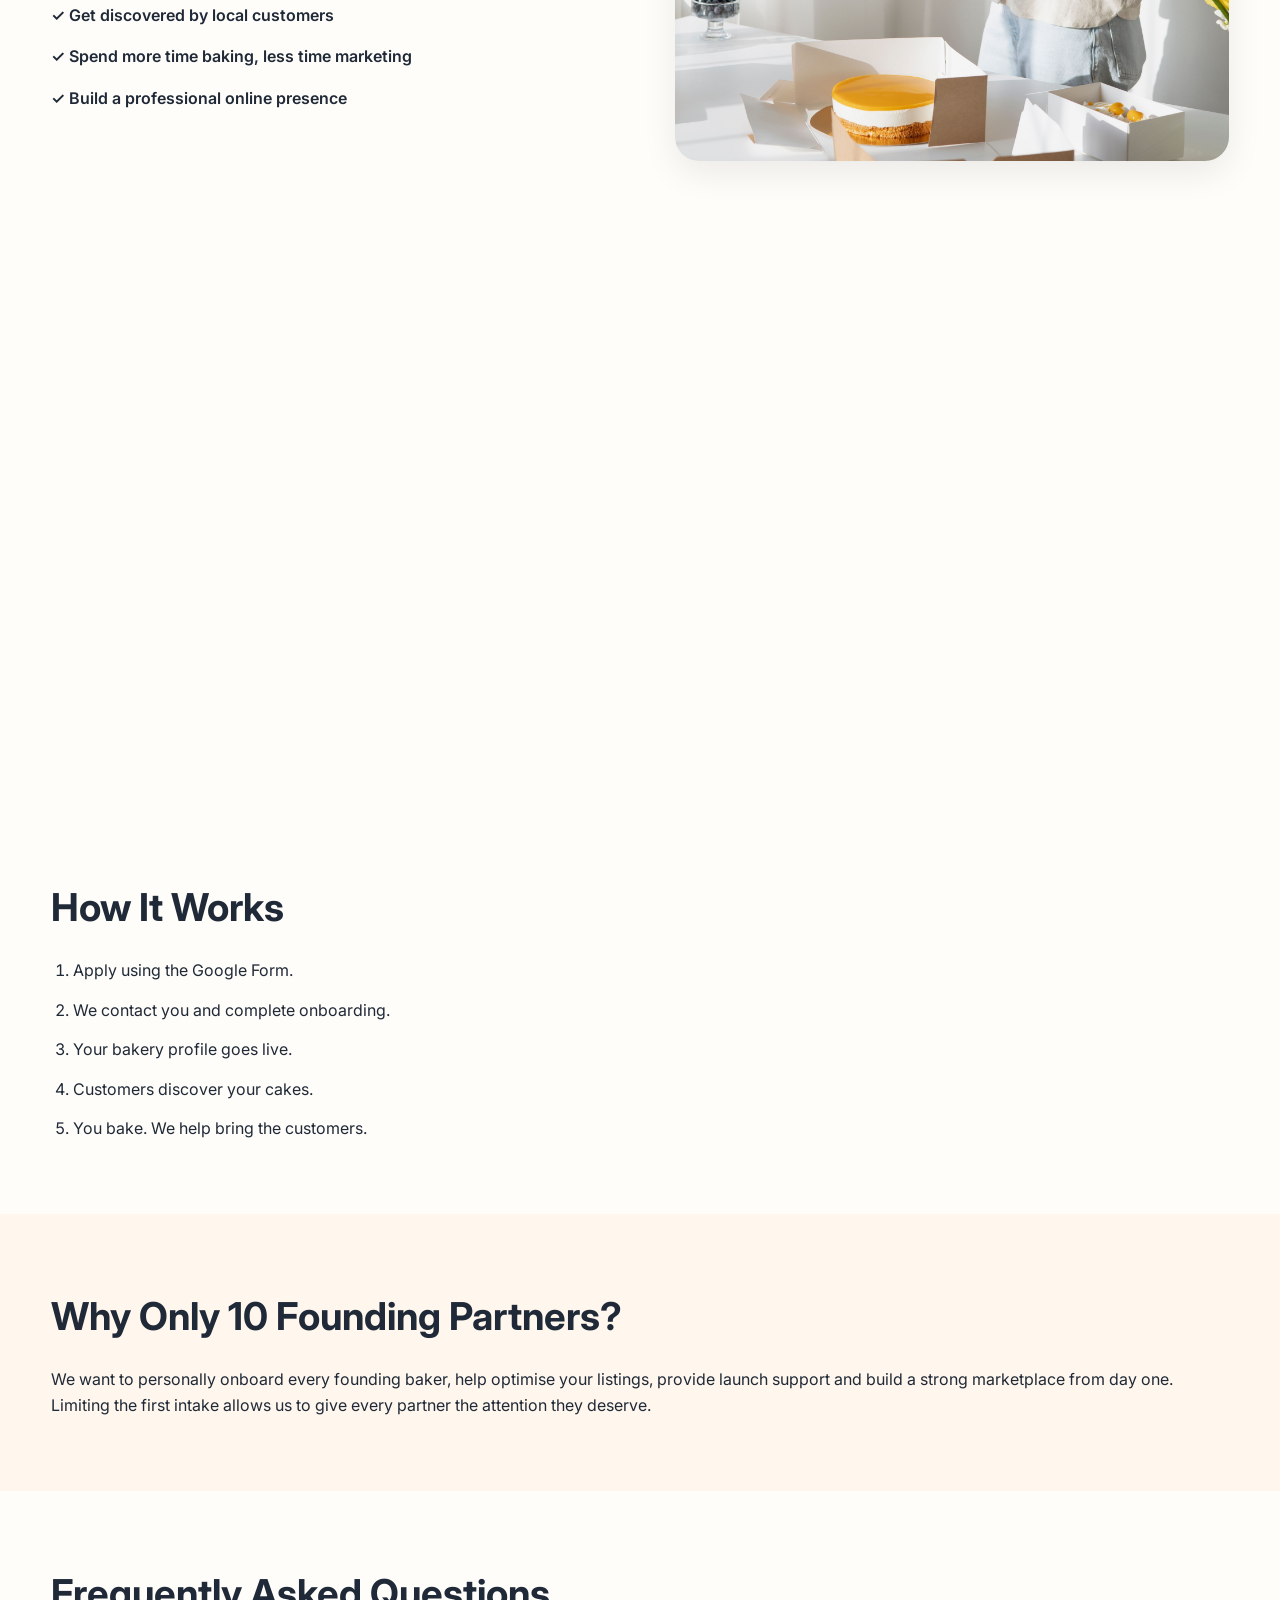
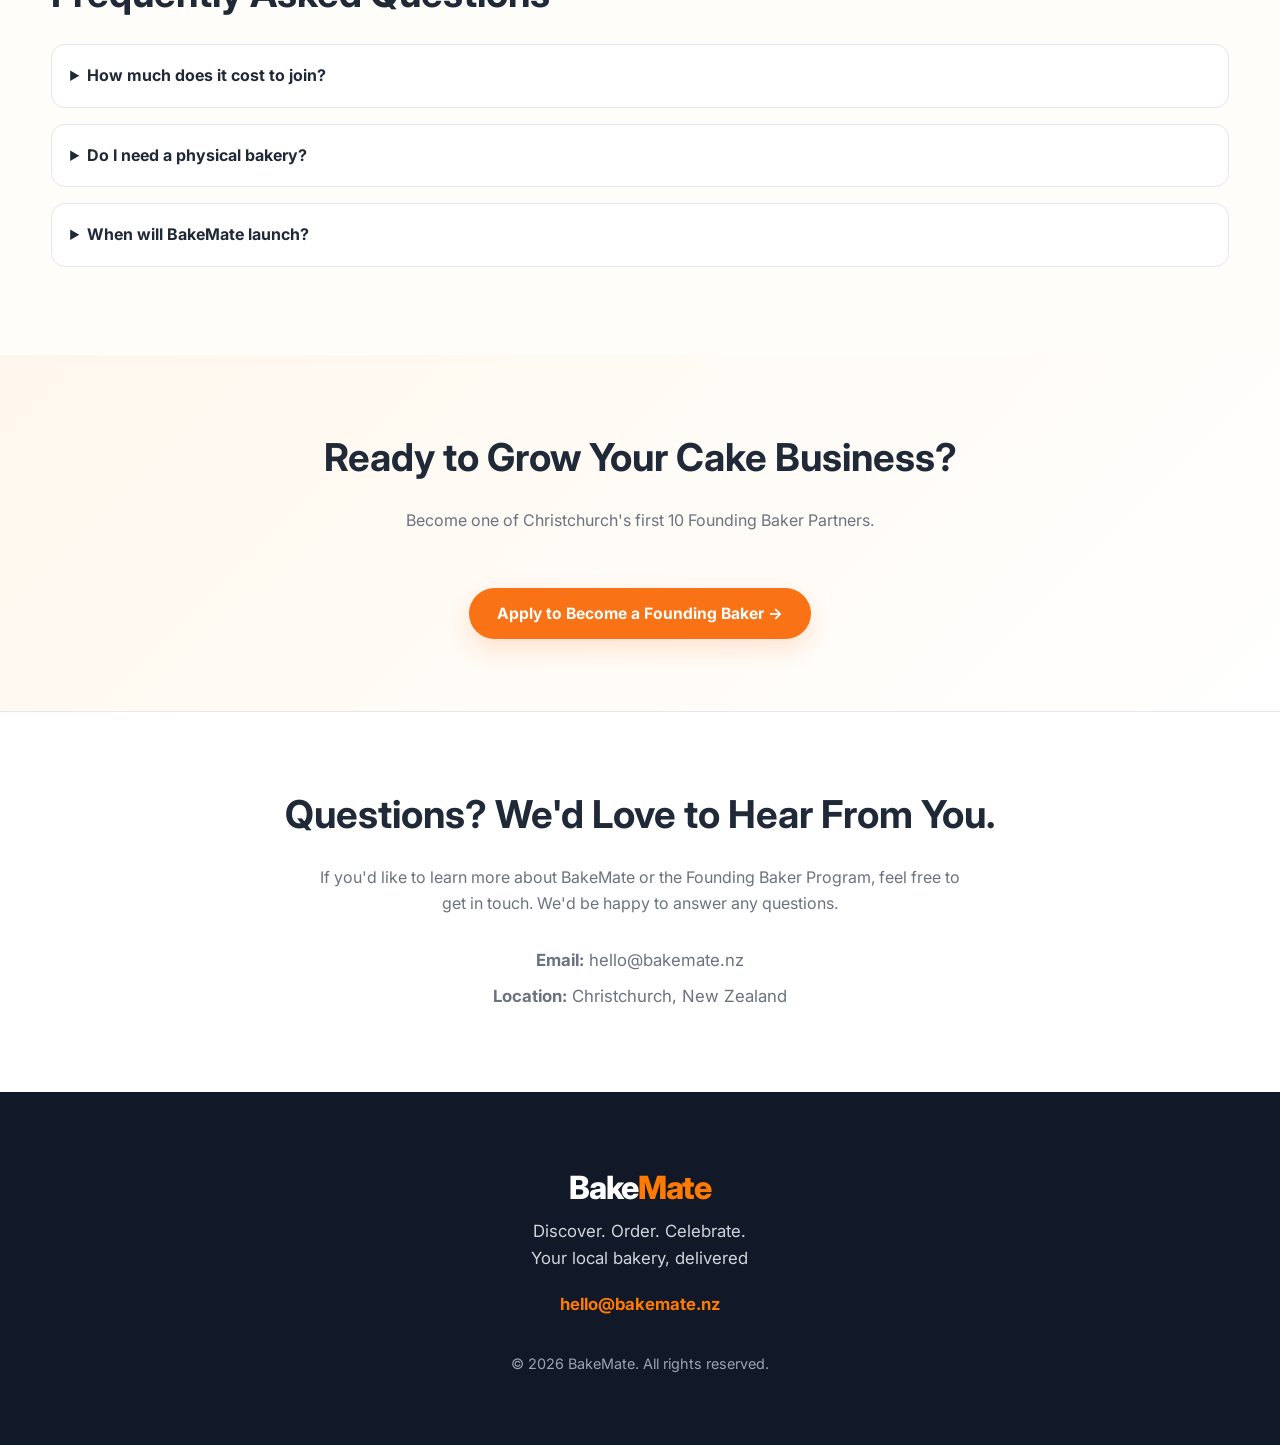
==== commit 47cda1db: "fixed header spacing and added tabs for how it works, faq, contact" ====
--- a/index.html
+++ b/index.html
@@ -14,19 +14,33 @@
 <body>
 
 <header class="header">
-  <div class="container">
-    <a href="/" class="logo">
-        <span class="logo-bake">Bake</span><span class="logo-mate">Mate</span>
-        <span class="logo-beta">NZ</span>
-    </a>
-
-    <a href="https://forms.gle/CLpmcEWiqmy2cNuj7"
-       target="_blank"
-       rel="noopener noreferrer"
-       class="btn">
-      Apply Now →
-    </a>
-  </div>
+
+    <div class="container">
+
+        <a href="/" class="logo">
+            <span class="logo-bake">Bake</span><span class="logo-mate">Mate</span>
+            <span class="logo-beta">NZ</span>
+        </a>
+
+        <nav class="nav">
+
+            <a href="#how">How It Works</a>
+
+            <a href="#faq">FAQ</a>
+
+            <a href="#contact">Contact</a>
+
+        </nav>
+
+        <a href="https://forms.gle/CLpmcEWiqmy2cNuj7"
+           target="_blank"
+           rel="noopener noreferrer"
+           class="btn">
+            Apply Now →
+        </a>
+
+    </div>
+
 </header>
 
 <main>
@@ -183,7 +197,7 @@
   </div>
 </section>
 
-<section class="how">
+<section id="how" class="how">
   <div class="container">
 
     <h2>How It Works</h2>
@@ -213,7 +227,7 @@
   </div>
 </section>
 
-<section class="faq">
+<section id="faq" class="faq">
   <div class="container">
 
     <h2>Frequently Asked Questions</h2>
@@ -258,7 +272,7 @@
 </section>
 
 </main>
-<section class="contact">
+<section id="contact" class="contact">
   <div class="container">
 
     <h2>Questions? We'd Love to Hear From You.</h2>
@@ -287,7 +301,7 @@
         </h3>
 
         <p class="footer-tagline">
-            Discover.Order.Celebrate
+            Discover. Order. Celebrate.
         </p>
         <p class="footer-tagline">
             Your local bakery, delivered
--- a/style.css
+++ b/style.css
@@ -43,30 +43,38 @@
 /* HEADER */
 
 .header{
-  position:sticky;
-  top:0;
-  z-index:1000;
-  backdrop-filter:blur(12px);
-  background:rgba(255,255,255,.85);
-  border-bottom:1px solid rgba(229,231,235,.8);
+    position:sticky;
+    top:0;
+    z-index:1000;
+
+    backdrop-filter:blur(14px);
+    background:rgba(255,255,255,.88);
+
+    border-bottom:1px solid rgba(229,231,235,.8);
+
+    transition:all .35s ease;
 }
 
 .header .container{
-  display:flex;
-  justify-content:space-between;
-  align-items:center;
-  padding:18px 0;
+    display:flex;
+    align-items:center;
+    justify-content:space-between;
+
+    gap:32px;
+
+    padding:12px 0;
+
+    transition:all .35s ease;
 }
 
 .logo{
-    text-decoration: none;
-    display: flex;
-    align-items: center;
-    font-family: 'Inter', sans-serif;
-    font-size: 2rem;
-    font-weight: 800;
-    letter-spacing: -0.04em;
-    transition: opacity 0.2s ease;
+    display:flex;
+    align-items:center;
+
+    font-size:1.6rem;
+    font-weight:800;
+
+    transition:all .35s ease;
 }
 
 .logo:hover{
@@ -88,20 +96,63 @@
     color: #6B7280;
     letter-spacing: 0.08em;
 }
+/* NAVIGATION */
+
+.nav{
+    display:flex;
+    align-items:center;
+    gap:40px;
+    margin-left:auto;
+    margin-right:40px;
+}
+
+.nav a{
+    font-size:1rem;
+    font-weight:500;
+    color:var(--text);
+    position:relative;
+    transition:color .25s ease;
+}
+
+.nav a:hover{
+    color:var(--primary);
+}
+
+.nav a::after{
+    content:"";
+    position:absolute;
+    left:0;
+    bottom:-8px;
+    width:0;
+    height:2px;
+    background:var(--primary);
+    transition:.25s;
+}
+
+.nav a:hover::after{
+    width:100%;
+}
 
 .btn{
-  background:var(--primary);
-  color:#fff;
-  padding:14px 24px;
-  border-radius:999px;
-  font-weight:700;
-  transition:.25s;
-  box-shadow:var(--shadow);
+    background:var(--primary);
+    color:white;
+
+    padding:13px 28px;
+
+    border-radius:999px;
+
+    font-size:.98rem;
+    font-weight:700;
+
+    box-shadow:0 10px 24px rgba(249,115,22,.18);
+
+    transition:all .35s ease;
 }
 
 .btn:hover{
-  background:var(--primary-dark);
-  transform:translateY(-2px);
+    background:var(--primary-dark);
+    transform:translateY(-2px);
+    box-shadow:0 16px 35px rgba(249,115,22,.25);
 }
 
 .btn-large{
@@ -136,7 +187,7 @@
 .hero h1{
   font-size:3.8rem;
   line-height:1.05;
-  margin-bottom:24px;
+  margin-bottom:18px;
 }
 
 .hero p{
@@ -463,22 +514,48 @@
   }
 
   /* Header */
-  .header .container{
+.header .container{
     flex-direction:column;
-    gap:16px;
-  }
-
-}
-
-.header .container{
-  flex-direction:column;
-  gap:16px;
-}
-
-}
+    gap:18px;
+}
+
+.nav{
+    display:flex;
+    align-items:center;
+
+    gap:30px;
+
+    margin-left:auto;
+    margin-right:30px;
+}
+
+.nav a{
+    font-size:.95rem;
+}
+
+}
+
+
 /* Header after scrolling */
 .header.scrolled{
-    box-shadow:0 8px 30px rgba(0,0,0,.08);
+    box-shadow:0 10px 35px rgba(0,0,0,.08);
+}
+
+.header.scrolled .container{
+    padding:8px 0;
+}
+
+.header.scrolled .logo{
+    font-size:1.65rem;
+}
+
+.header.scrolled .btn{
+    padding:10px 20px;
+    font-size:.95rem;
+}
+
+.header.scrolled .nav a{
+    font-size:.95rem;
 }
 
 /* Scroll reveal */
@@ -497,6 +574,9 @@
     flex-direction: column;
     gap: 14px;
     margin: 32px 0;
+}
+.hero-text{
+    max-width:560px;
 }
 
 .trust-item {
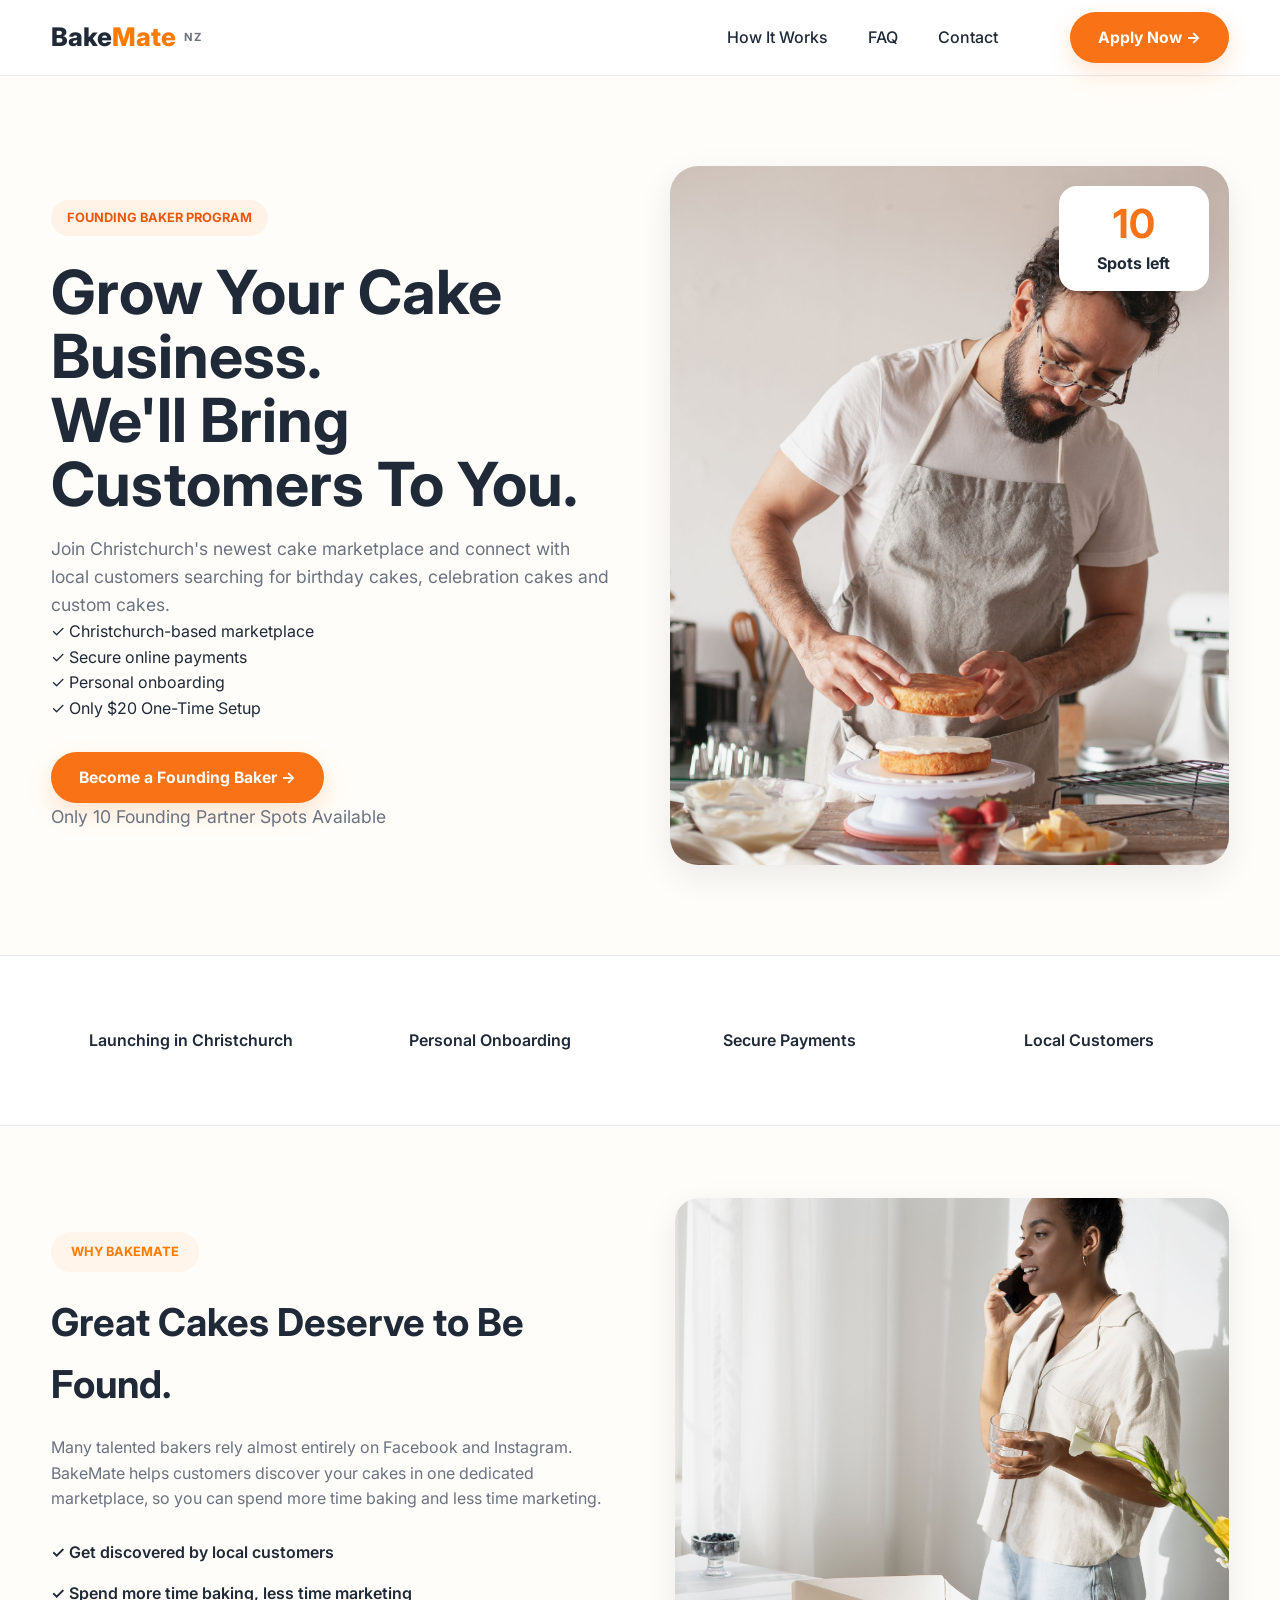
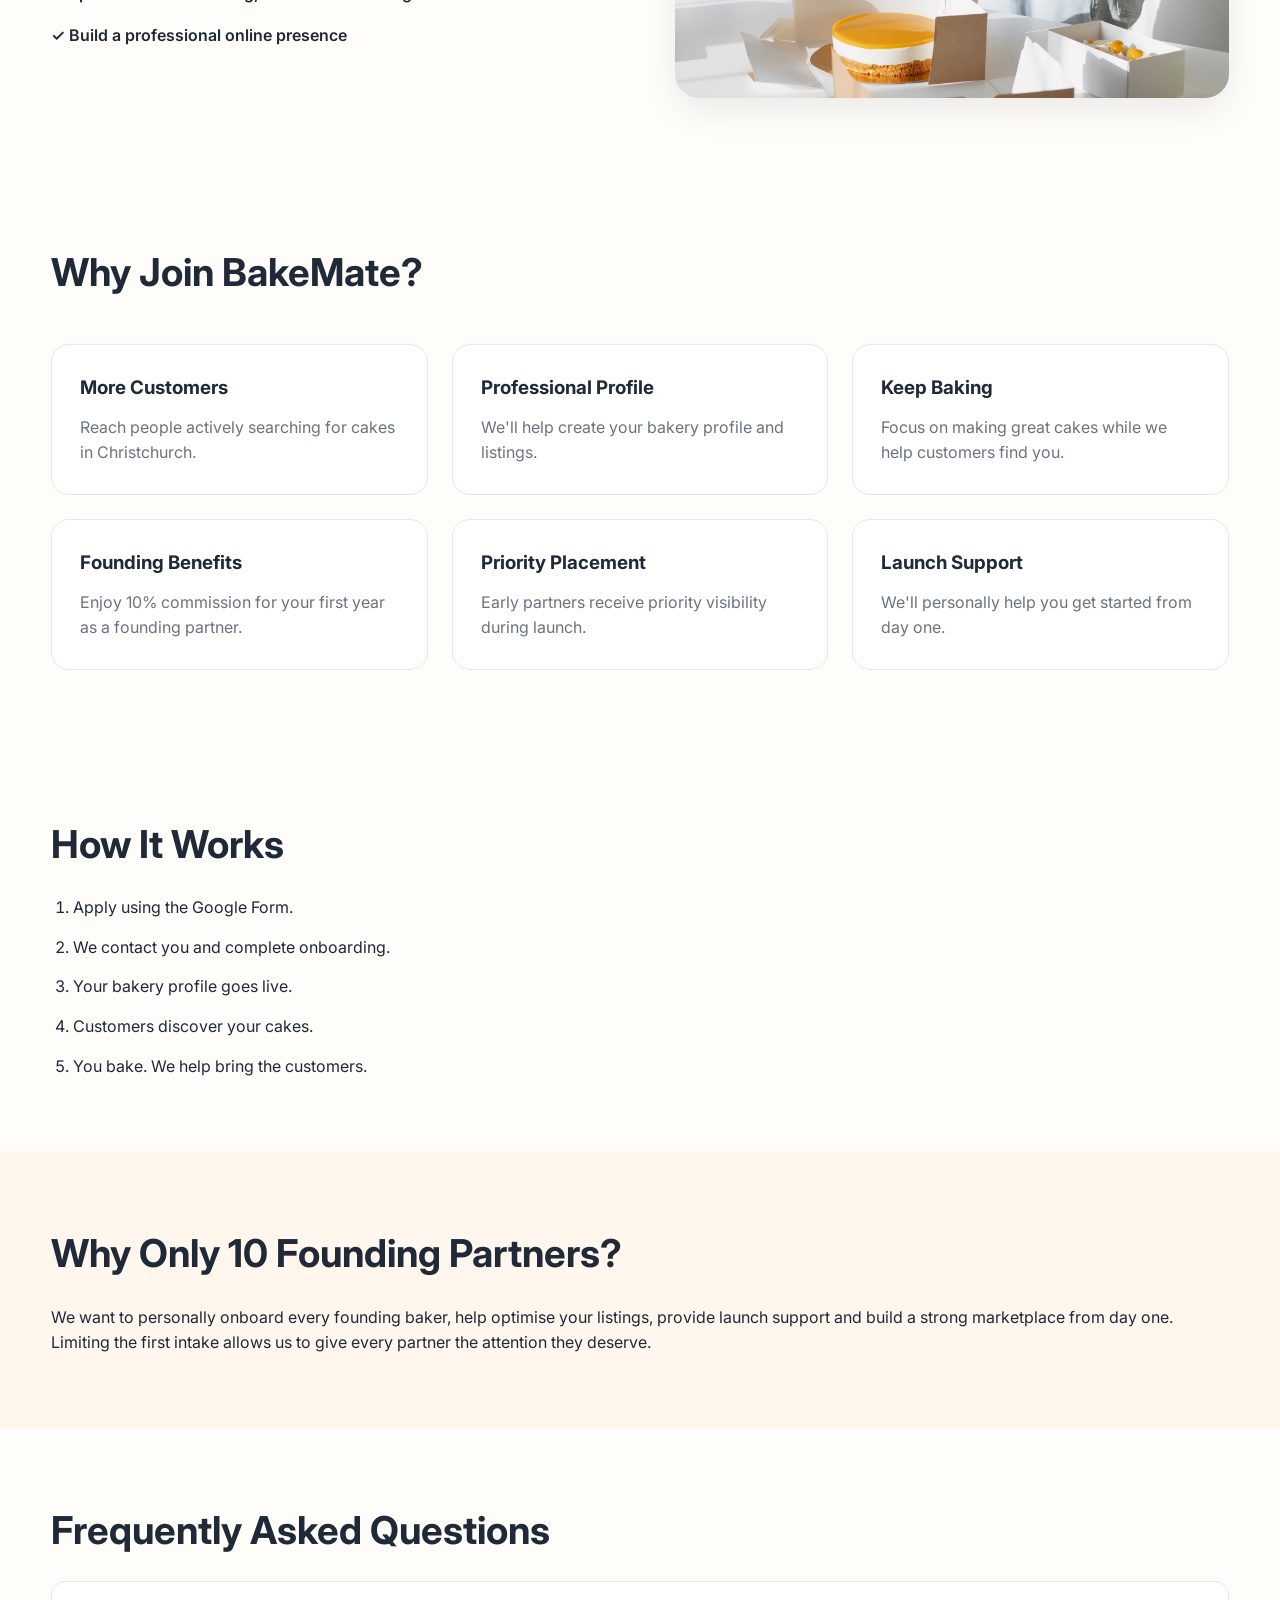
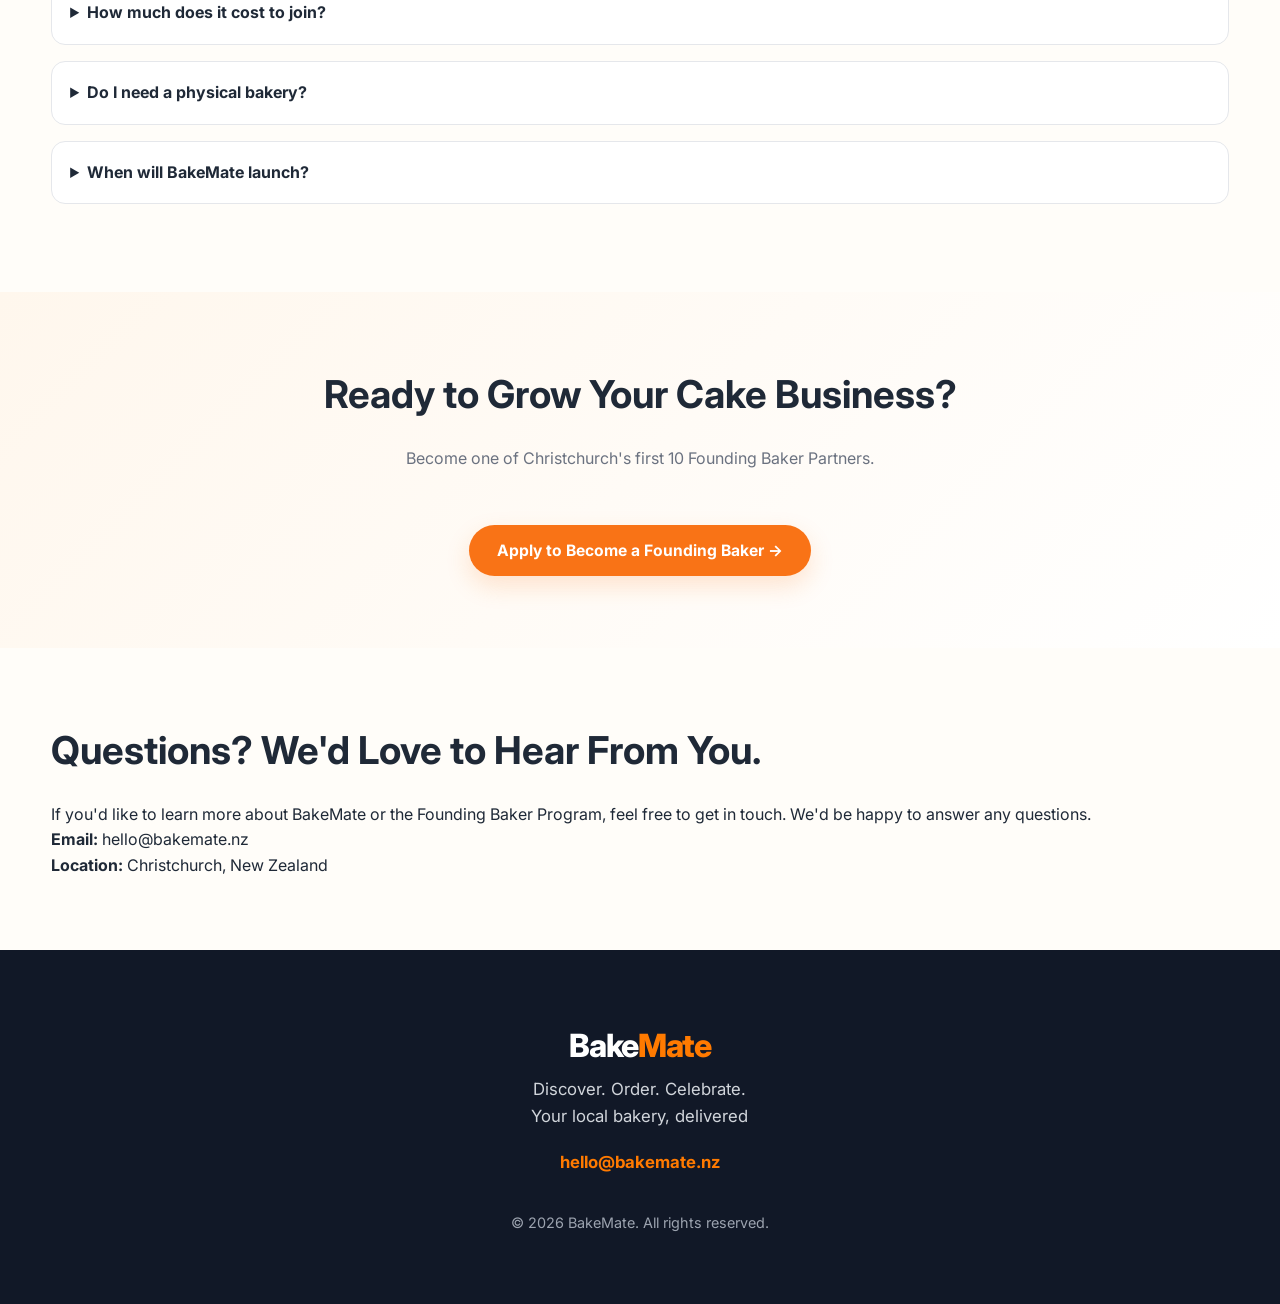
==== commit c75c5a60: "update for mobile version, moved tabs under one button" ====
--- a/index.html
+++ b/index.html
@@ -22,6 +22,14 @@
             <span class="logo-beta">NZ</span>
         </a>
 
+        <button class="menu-toggle" aria-label="Open Menu">
+
+            <span></span>
+            <span></span>
+            <span></span>
+
+        </button>
+
         <nav class="nav">
 
             <a href="#how">How It Works</a>
--- a/style.css
+++ b/style.css
@@ -159,6 +159,10 @@
   display:inline-block;
   margin-top:30px;
 }
+/* Menu */
+.menu-toggle{
+    display:none;
+}
 
 /* HERO */
 
@@ -513,26 +517,109 @@
     font-size:.85rem;
   }
 
-  /* Header */
+
+/* Mobile Header */
+
 .header .container{
+    display:grid;
+    grid-template-columns:auto 1fr auto;
+    align-items:center;
+    gap:14px;
+}
+
+.logo{
+    justify-self:start;
+    font-size:1.55rem;
+}
+
+.menu-toggle{
+    display:none;
+
+    width:44px;
+    height:44px;
+
+    border:none;
+    background:none;
+
+    cursor:pointer;
+
+    position:relative;
+}
+
+.menu-toggle span{
+
+    position:absolute;
+
+    left:10px;
+
+    width:24px;
+    height:3px;
+
+    background:#1F2937;
+
+    border-radius:999px;
+
+    transition:.3s ease;
+}
+
+.menu-toggle span:nth-child(1){
+    top:13px;
+}
+
+.menu-toggle span:nth-child(2){
+    top:20px;
+}
+
+.menu-toggle span:nth-child(3){
+    top:27px;
+}
+.menu-toggle.active span:nth-child(1){
+    transform:rotate(45deg);
+    top:20px;
+}
+
+.menu-toggle.active span:nth-child(2){
+    opacity:0;
+}
+
+.menu-toggle.active span:nth-child(3){
+    transform:rotate(-45deg);
+    top:20px;
+}
+
+.btn{
+
+    justify-self:end;
+
+    padding:11px 18px;
+
+    font-size:.9rem;
+}
+
+.nav{
+
+    display:none;
+
+    position:absolute;
+
+    top:72px;
+    left:0;
+
+    width:100%;
+
+    background:white;
+
+    padding:24px;
+
+    box-shadow:0 12px 30px rgba(0,0,0,.08);
+
     flex-direction:column;
+
     gap:18px;
 }
 
-.nav{
+.nav.open{
     display:flex;
-    align-items:center;
-
-    gap:30px;
-
-    margin-left:auto;
-    margin-right:30px;
-}
-
-.nav a{
-    font-size:.95rem;
-}
-
 }
 
 
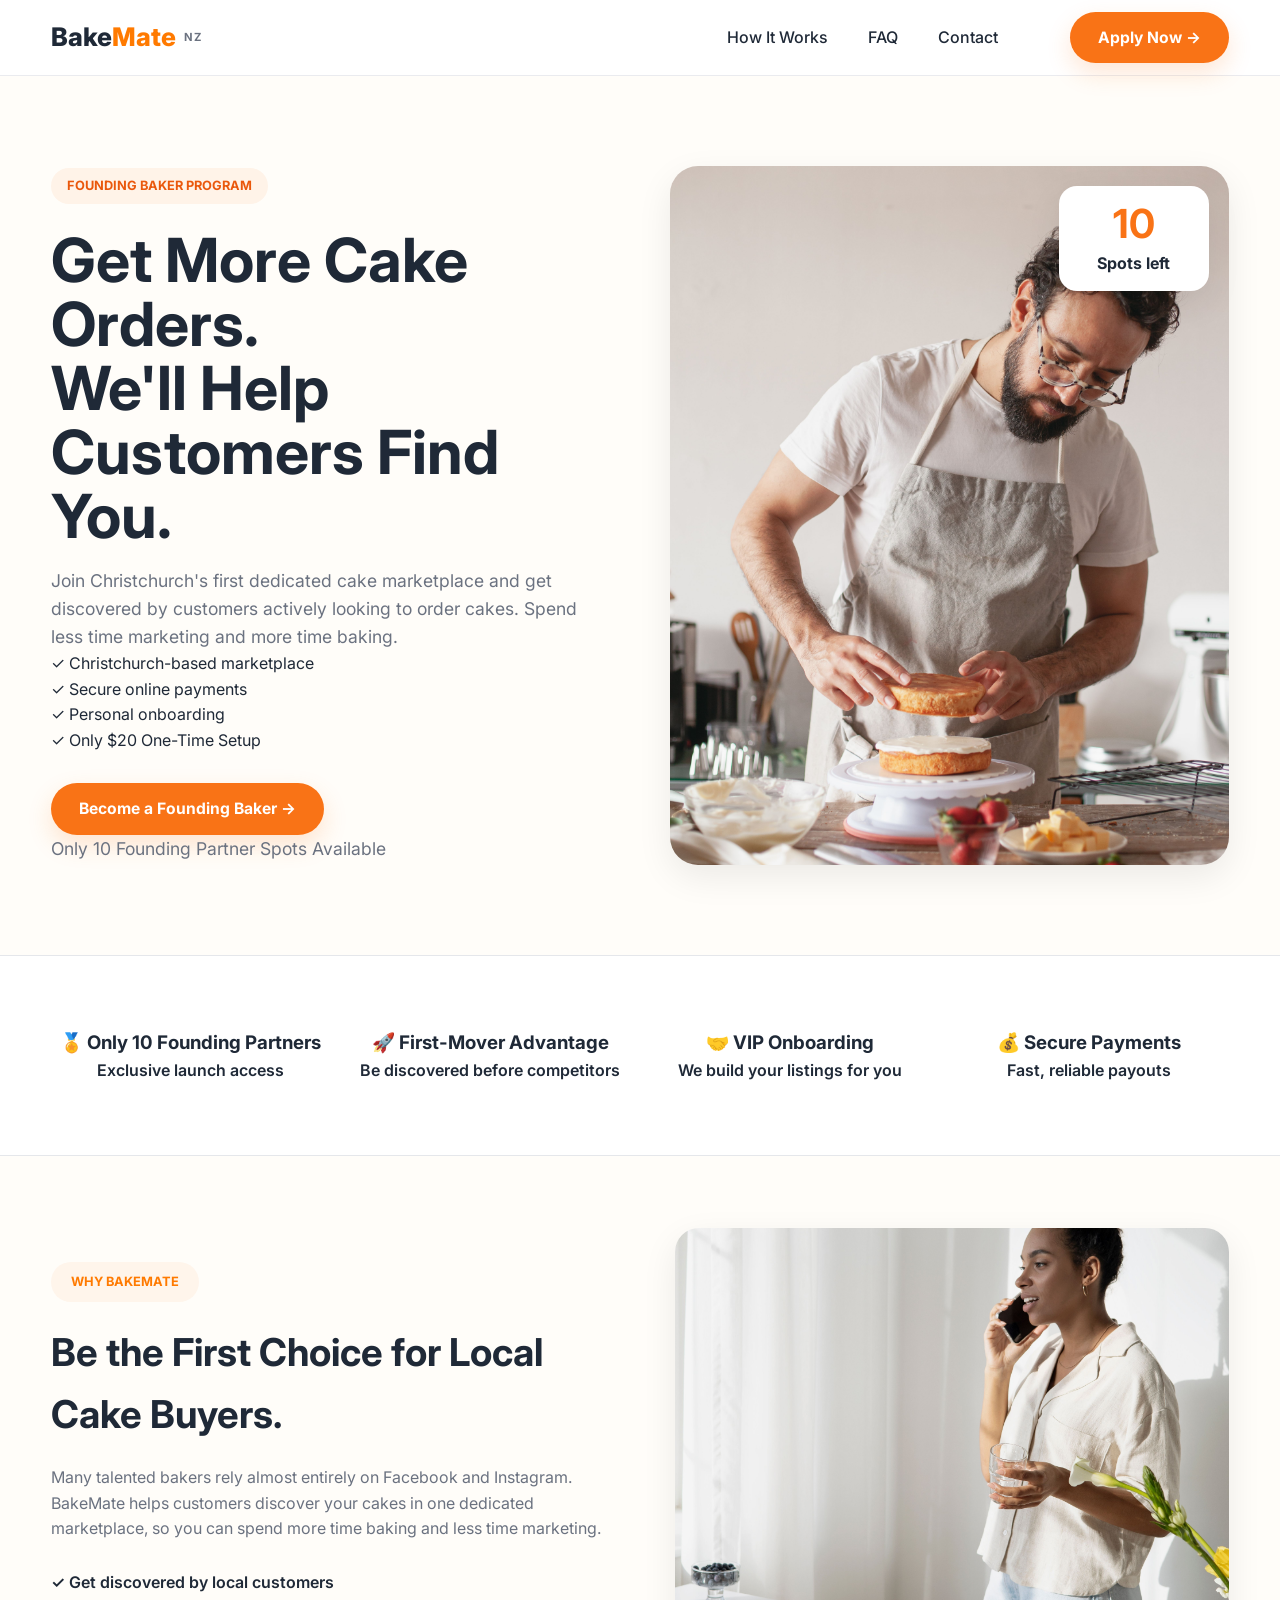
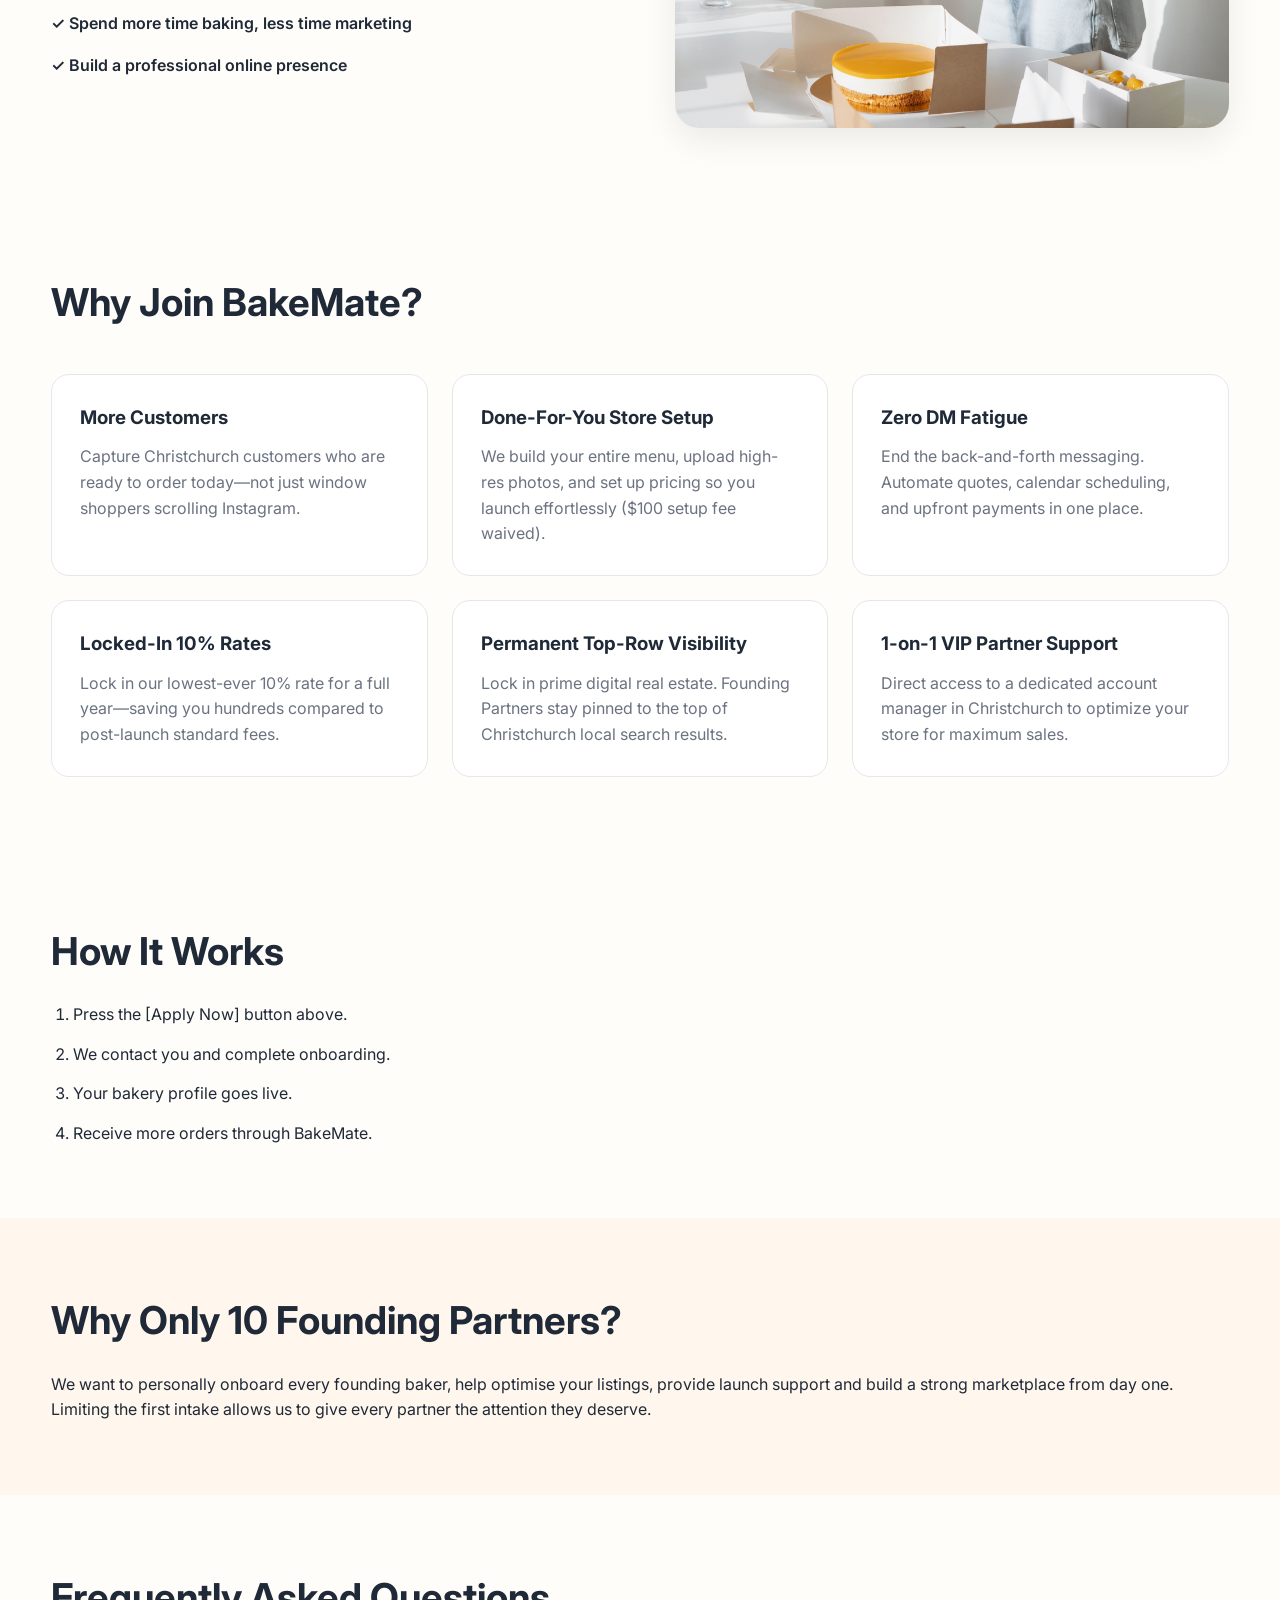
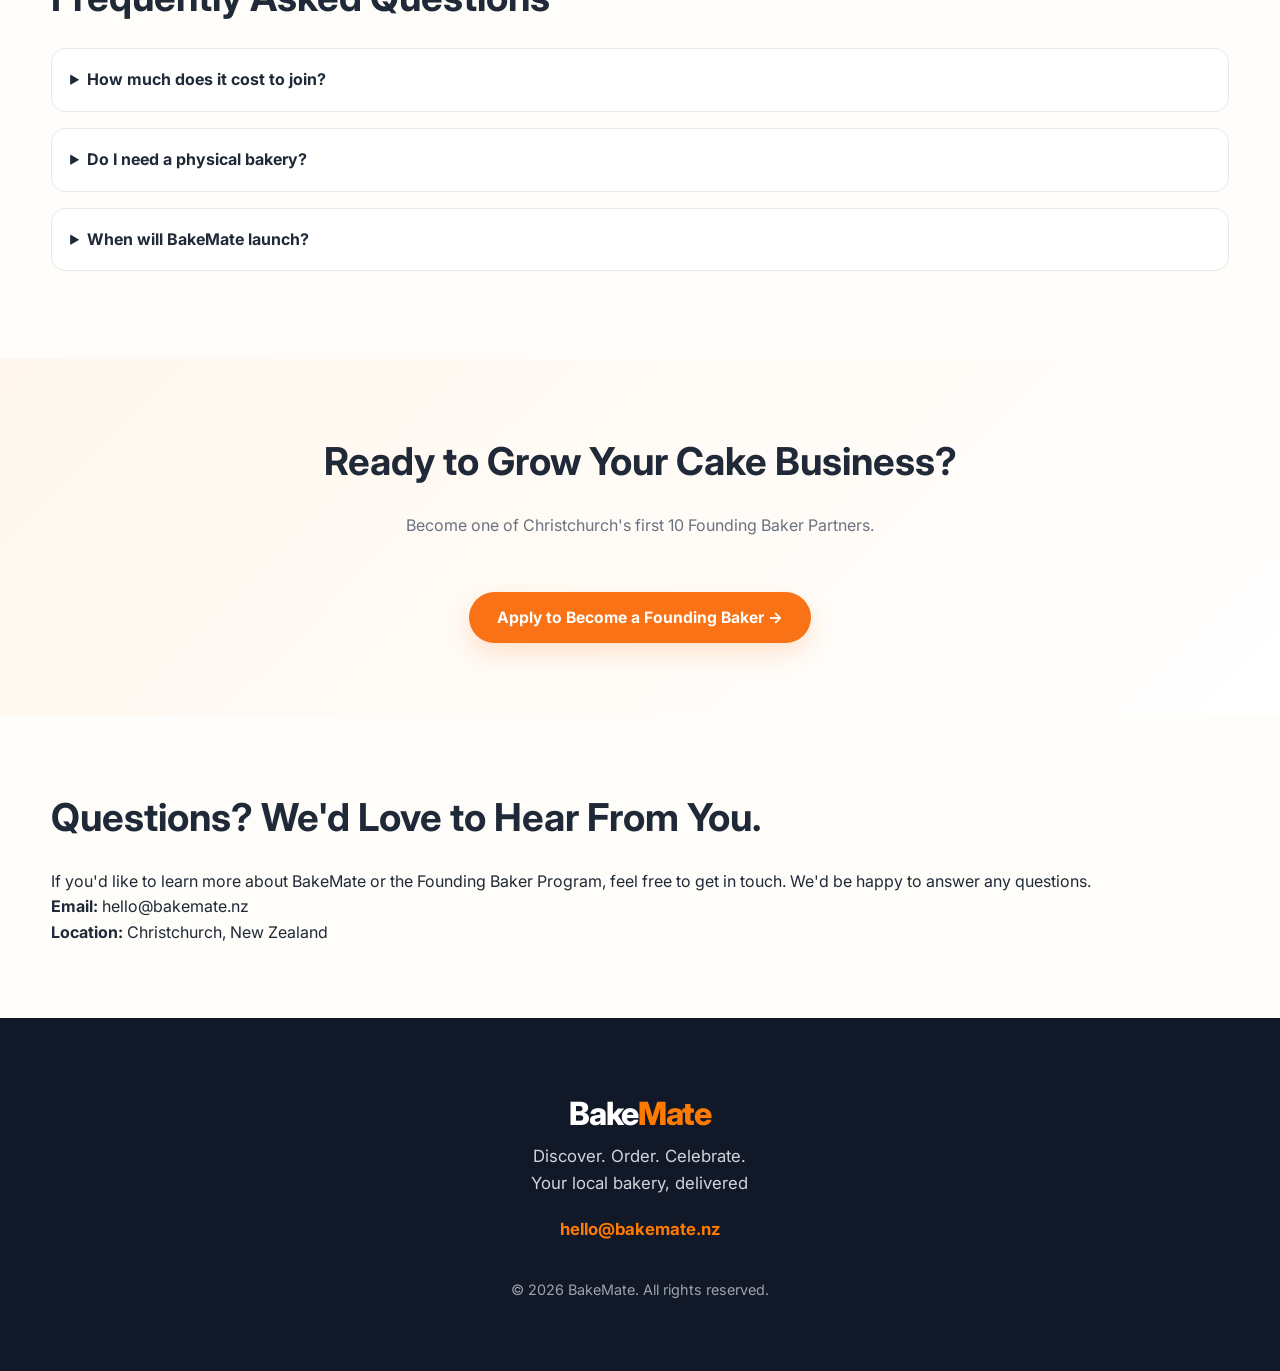
==== commit 6e0cbb7f: "made changes to paragraphs and cards" ====
--- a/index.html
+++ b/index.html
@@ -16,20 +16,19 @@
 <header class="header">
 
     <div class="container">
+        <button class="menu-toggle" aria-label="Open Menu">
+
+            <span></span>
+            <span></span>
+            <span></span>
+
+        </button>
 
         <a href="/" class="logo">
             <span class="logo-bake">Bake</span><span class="logo-mate">Mate</span>
             <span class="logo-beta">NZ</span>
         </a>
 
-        <button class="menu-toggle" aria-label="Open Menu">
-
-            <span></span>
-            <span></span>
-            <span></span>
-
-        </button>
-
         <nav class="nav">
 
             <a href="#how">How It Works</a>
@@ -44,7 +43,7 @@
            target="_blank"
            rel="noopener noreferrer"
            class="btn">
-            Apply Now →
+            Apply Now <span class="btn-arrow">→</span>
         </a>
 
     </div>
@@ -60,11 +59,10 @@
 
       <span class="badge">FOUNDING BAKER PROGRAM</span>
 
-      <h1>Grow Your Cake Business.<br>We'll Bring Customers To You.</h1>
+      <h1>Get More Cake Orders.<br>We'll Help Customers Find You.</h1>
 
       <p>
-        Join Christchurch's newest cake marketplace and connect with local
-        customers searching for birthday cakes, celebration cakes and custom cakes.
+        Join Christchurch's first dedicated cake marketplace and get discovered by customers actively looking to order cakes. Spend less time marketing and more time baking.
       </p>
       
       <div class="hero-trust">
@@ -118,12 +116,29 @@
 </section>
 
 <section class="trust">
-  <div class="container">
-    <div>Launching in Christchurch</div>
-    <div>Personal Onboarding</div>
-    <div>Secure Payments</div>
-    <div>Local Customers</div>
-  </div>
+    <div class="container">
+
+        <div class="trust-item">
+            <h3>🏅 Only 10 Founding Partners</h3>
+            <p>Exclusive launch access</p>
+        </div>
+
+        <div class="trust-item">
+            <h3>🚀 First-Mover Advantage</h3>
+            <p>Be discovered before competitors</p>
+        </div>
+
+        <div class="trust-item">
+            <h3>🤝 VIP Onboarding</h3>
+            <p>We build your listings for you</p>
+        </div>
+
+        <div class="trust-item">
+            <h3>💰 Secure Payments</h3>
+            <p>Fast, reliable payouts</p>
+        </div>
+
+    </div>
 </section>
 
 <section class="why">
@@ -136,7 +151,7 @@
                 WHY BAKEMATE
             </span>
 
-            <h2>Great Cakes Deserve to Be Found.</h2>
+            <h2>Be the First Choice for Local Cake Buyers.</h2>
 
             <p>
                 Many talented bakers rely almost entirely on Facebook and Instagram.
@@ -172,32 +187,32 @@
 
       <article class="card">
         <h3>More Customers</h3>
-        <p>Reach people actively searching for cakes in Christchurch.</p>
-      </article>
-
-      <article class="card">
-        <h3>Professional Profile</h3>
-        <p>We'll help create your bakery profile and listings.</p>
-      </article>
-
-      <article class="card">
-        <h3>Keep Baking</h3>
-        <p>Focus on making great cakes while we help customers find you.</p>
-      </article>
-
-      <article class="card">
-        <h3>Founding Benefits</h3>
-        <p>Enjoy 10% commission for your first year as a founding partner.</p>
-      </article>
-
-      <article class="card">
-        <h3>Priority Placement</h3>
-        <p>Early partners receive priority visibility during launch.</p>
-      </article>
-
-      <article class="card">
-        <h3>Launch Support</h3>
-        <p>We'll personally help you get started from day one.</p>
+        <p>Capture Christchurch customers who are ready to order today—not just window shoppers scrolling Instagram.</p>
+      </article>
+
+      <article class="card">
+        <h3>Done-For-You Store Setup</h3>
+        <p>We build your entire menu, upload high-res photos, and set up pricing so you launch effortlessly ($100 setup fee waived).</p>
+      </article>
+
+      <article class="card">
+        <h3>Zero DM Fatigue</h3>
+        <p>End the back-and-forth messaging. Automate quotes, calendar scheduling, and upfront payments in one place.</p>
+      </article>
+
+      <article class="card">
+        <h3>Locked-In 10% Rates</h3>
+        <p>Lock in our lowest-ever 10% rate for a full year—saving you hundreds compared to post-launch standard fees.</p>
+      </article>
+
+      <article class="card">
+        <h3>Permanent Top-Row Visibility</h3>
+        <p>Lock in prime digital real estate. Founding Partners stay pinned to the top of Christchurch local search results.</p>
+      </article>
+
+      <article class="card">
+        <h3>1-on-1 VIP Partner Support</h3>
+        <p>Direct access to a dedicated account manager in Christchurch to optimize your store for maximum sales.</p>
       </article>
 
     </div>
@@ -211,13 +226,11 @@
     <h2>How It Works</h2>
 
     <ol>
-      <li>Apply using the Google Form.</li>
+      <li>Press the [Apply Now] button above.</li>
       <li>We contact you and complete onboarding.</li>
       <li>Your bakery profile goes live.</li>
-      <li>Customers discover your cakes.</li>
-      <li>You bake. We help bring the customers.</li>
+      <li>Receive more orders through BakeMate.</li>
     </ol>
-
   </div>
 </section>
 
--- a/style.css
+++ b/style.css
@@ -96,7 +96,7 @@
     color: #6B7280;
     letter-spacing: 0.08em;
 }
-/* NAVIGATION */
+/* NAVIGATION , change flex to none to turn naviagation off*/
 
 .nav{
     display:flex;
@@ -161,7 +161,7 @@
 }
 /* Menu */
 .menu-toggle{
-    display:none;
+    display:none; 
 }
 
 /* HERO */
@@ -522,41 +522,34 @@
 
 .header .container{
     display:grid;
-    grid-template-columns:auto 1fr auto;
+    grid-template-columns:44px 1fr auto;
     align-items:center;
-    gap:14px;
-}
-
-.logo{
-    justify-self:start;
-    font-size:1.55rem;
-}
-
+    gap:10px;
+}
+
+/* Hamburger */
 .menu-toggle{
-    display:none;
+    display:flex;
+    align-items:center;
+    justify-content:center;
 
     width:44px;
     height:44px;
 
     border:none;
     background:none;
-
     cursor:pointer;
-
     position:relative;
 }
 
 .menu-toggle span{
-
     position:absolute;
-
     left:10px;
 
-    width:24px;
-    height:3px;
+    width:22px;
+    height:2.5px;
 
     background:#1F2937;
-
     border-radius:999px;
 
     transition:.3s ease;
@@ -587,13 +580,31 @@
     top:20px;
 }
 
+/* Logo */
+.logo{
+    justify-self:start;
+    font-size:1.35rem;      /* was 1.55rem */
+}
+
+/* NZ text */
+.logo-beta{
+    font-size:.6rem;
+    margin-left:6px;
+}
+
+/* Apply button */
 .btn{
-
     justify-self:end;
 
-    padding:11px 18px;
-
-    font-size:.9rem;
+    padding:14px 24px;      /* was 11px 18px */
+
+    font-size:1rem;         /* was .9rem */
+
+    font-weight:700;
+    border-radius:22px;
+}
+.btn-arrow{
+    display:none;
 }
 
 .nav{
@@ -705,4 +716,5 @@
 .contact-details p{
     margin-bottom:10px;
     font-size:1.05rem;
+}
 }
